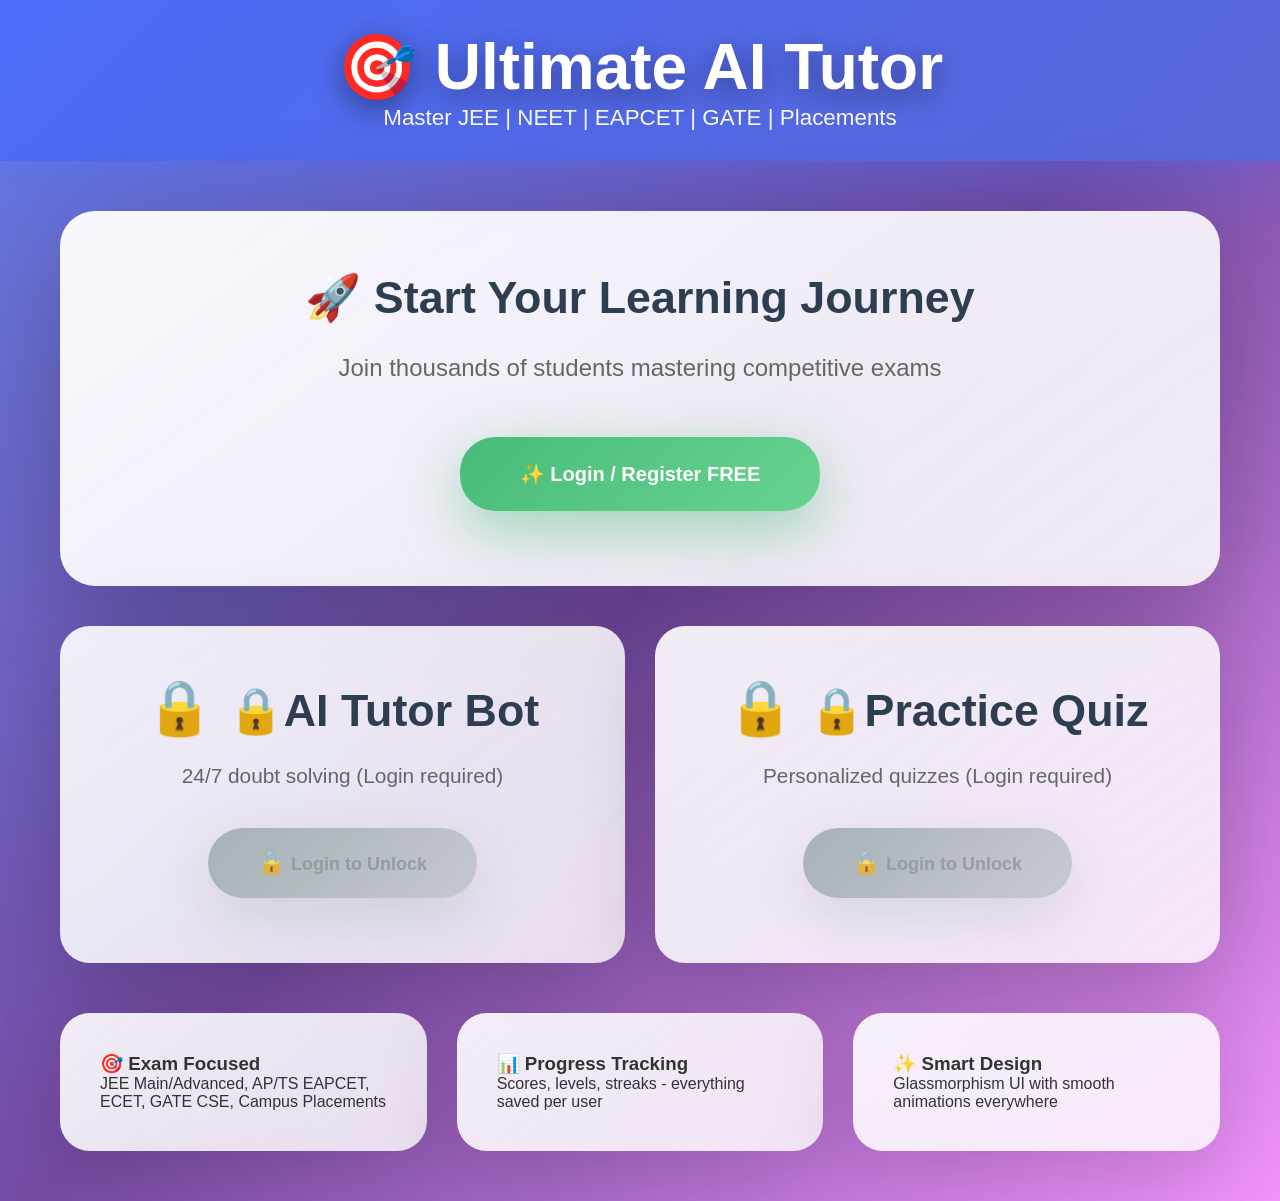
==== index.html @ 82c6b153 "Update index.html" ====
<!DOCTYPE html>
<html>
<head>
    <title>🎯 AI Tutor - Home</title>
    <meta name="viewport" content="width=device-width, initial-scale=1.0">
    <style>
        *{margin:0;padding:0;box-sizing:border-box;}
        body{font-family:'Segoe UI',Arial,sans-serif;background:linear-gradient(135deg,#667eea 0%,#764ba2 50%,#f093fb 100%);min-height:100vh;color:#333;}
        header{background:linear-gradient(135deg,#4a6cf7,#5a67d8);color:white;padding:30px;text-align:center;box-shadow:0 25px 70px rgba(74,108,247,0.4);}
        .container{max-width:1200px;margin:30px auto;padding:20px;}
        .hero-card{background:linear-gradient(145deg,rgba(255,255,255,0.95),rgba(255,255,255,0.85));backdrop-filter:blur(25px);padding:60px;border-radius:35px;box-shadow:0 35px 120px rgba(0,0,0,0.25);text-align:center;margin-bottom:40px;}
        .cta-grid{display:grid;grid-template-columns:repeat(auto-fit,minmax(350px,1fr));gap:30px;margin-bottom:50px;}
        .cta-card{background:linear-gradient(145deg,rgba(255,255,255,0.9),rgba(255,255,255,0.8));backdrop-filter:blur(20px);padding:50px;border-radius:30px;box-shadow:0 25px 90px rgba(0,0,0,0.2);transition:all 0.4s;text-align:center;}
        .cta-card:hover{transform:translateY(-15px);box-shadow:0 40px 120px rgba(0,0,0,0.3);}
        
        /* FIXED BUTTON STYLES */
        .btn {
            display: inline-block;
            padding: 22px 50px;
            background: linear-gradient(135deg,#4a6cf7,#5a67d8);
            color: white;
            text-decoration: none;
            border-radius: 35px;
            font-weight: 800;
            font-size: 18px;
            box-shadow: 0 18px 60px rgba(74,108,247,0.5);
            transition: all 0.3s;
            margin: 15px;
            border: none;
            cursor: pointer;
            text-align: center;
            min-width: 200px;
        }
        .btn:hover{transform:translateY(-8px);box-shadow:0 30px 80px rgba(74,108,247,0.7);}
        .btn-login{background:linear-gradient(135deg,#48bb78,#68d391);box-shadow:0 18px 60px rgba(72,187,120,0.5);}
        .btn-premium{background:linear-gradient(135deg,#ff6b6b,#feca57);box-shadow:0 18px 60px rgba(255,107,107,0.5);}
        
        /* FIXED LOCKED BUTTON - PROPER SHAPE */
        .btn-locked {
            display: inline-block;
            padding: 22px 50px;
            background: linear-gradient(135deg,#95a5a6,#bdc3c7);
            color: #7f8c8d !important;
            text-decoration: none;
            border-radius: 35px;
            font-weight: 800;
            font-size: 18px;
            box-shadow: 0 18px 60px rgba(149,165,166,0.4);
            transition: all 0.3s;
            margin: 15px;
            border: none;
            cursor: not-allowed;
            opacity: 0.8;
            min-width: 200px;
            text-align: center;
        }
        .btn-locked:hover {
            transform: none;
            box-shadow: 0 18px 60px rgba(149,165,166,0.4);
        }
        
        .lock-icon::before{content:"🔒 ";font-size:1.2em;}
        h1{font-size:4em;text-shadow:0 8px 30px rgba(0,0,0,0.4);}
        h2{font-size:2.8em;margin-bottom:25px;color:#2c3e50;}
        .welcome-user{font-size:1.8em;color:#48bb78;margin:20px 0;font-weight:800;}
        .features{display:grid;grid-template-columns:repeat(auto-fit,minmax(320px,1fr));gap:30px;margin-top:50px;}
        .feature-card{background:linear-gradient(145deg,rgba(255,255,255,0.9),rgba(255,255,255,0.8));backdrop-filter:blur(20px);padding:40px;border-radius:30px;box-shadow:0 20px 80px rgba(0,0,0,0.15);transition:all 0.4s;}
        .feature-card:hover{transform:translateY(-12px);}
        #userWelcome{display:none;}
        #loginPrompt{display:block;}
    </style>
</head>
<body>
    <header>
        <h1 id="headerTitle">🎯 Ultimate AI Tutor</h1>
        <p id="headerSubtitle" style="font-size:1.4em;opacity:0.95;">Master JEE | NEET | EAPCET | GATE | Placements</p>
    </header>
    
    <div class="container">
        <!-- GUEST VIEW (No Login) -->
        <div id="loginPrompt">
            <div class="hero-card">
                <h2>🚀 Start Your Learning Journey</h2>
                <p style="font-size:1.5em;color:#666;margin:30px 0 40px;">Join thousands of students mastering competitive exams</p>
                <a href="login.html" class="btn btn-login" style="font-size:20px;padding:25px 60px;">✨ Login / Register FREE</a>
            </div>
            
            <div class="cta-grid">
                <div class="cta-card">
                    <h2><span class="lock-icon">🔒</span>AI Tutor Bot</h2>
                    <p style="font-size:1.3em;color:#666;margin:25px 0;">24/7 doubt solving (Login required)</p>
                    <a href="#" class="btn-locked lock-icon" onclick="alert('🔐 Please login first!')">Login to Unlock</a>
                </div>
                <div class="cta-card">
                    <h2><span class="lock-icon">🔒</span>Practice Quiz</h2>
                    <p style="font-size:1.3em;color:#666;margin:25px 0;">Personalized quizzes (Login required)</p>
                    <a href="#" class="btn-locked lock-icon" onclick="alert('🔐 Please login first!')">Login to Unlock</a>
                </div>
            </div>
        </div>

        <!-- LOGGED IN VIEW -->
        <div id="userWelcome">
            <div class="hero-card">
                <h2 class="welcome-user" id="welcomeMsg">Welcome back, Student! ✨</h2>
                <p style="font-size:1.5em;color:#666;margin:30px 0;">Continue your learning journey</p>
                <a href="dashboard.html" class="btn btn-login" style="font-size:20px;padding:25px 60px;">📊 Go to Dashboard</a>
                <a href="tutor.html" class="btn" style="font-size:20px;padding:25px 60px;">🤖 AI Tutor Bot</a>
                <a href="quiz.html" class="btn-premium" style="font-size:20px;padding:25px 60px;">📝 Practice Quiz</a>
            </div>
        </div>
        
        <div class="features">
            <div class="feature-card">
                <h3>🎯 Exam Focused</h3>
                <p>JEE Main/Advanced, AP/TS EAPCET, ECET, GATE CSE, Campus Placements</p>
            </div>
            <div class="feature-card">
                <h3>📊 Progress Tracking</h3>
                <p>Scores, levels, streaks - everything saved per user</p>
            </div>
            <div class="feature-card">
                <h3>✨ Smart Design</h3>
                <p>Glassmorphism UI with smooth animations everywhere</p>
            </div>
        </div>
    </div>

    <script>
        function checkLoginStatus() {
            const isLoggedIn = localStorage.getItem('isLoggedIn') === 'true';
            const username = localStorage.getItem('username') || 'Student';
            
            if(isLoggedIn) {
                document.getElementById('loginPrompt').style.display = 'none';
                document.getElementById('userWelcome').style.display = 'block';
                document.getElementById('welcomeMsg').textContent = `Welcome back, ${username}! ✨`;
                document.getElementById('headerTitle').innerHTML = '🎯 Welcome Back!';
                document.getElementById('headerSubtitle').textContent = 'Your personalized learning dashboard';
            }
        }
        
        window.onload = checkLoginStatus;
    </script>
</body>
</html>
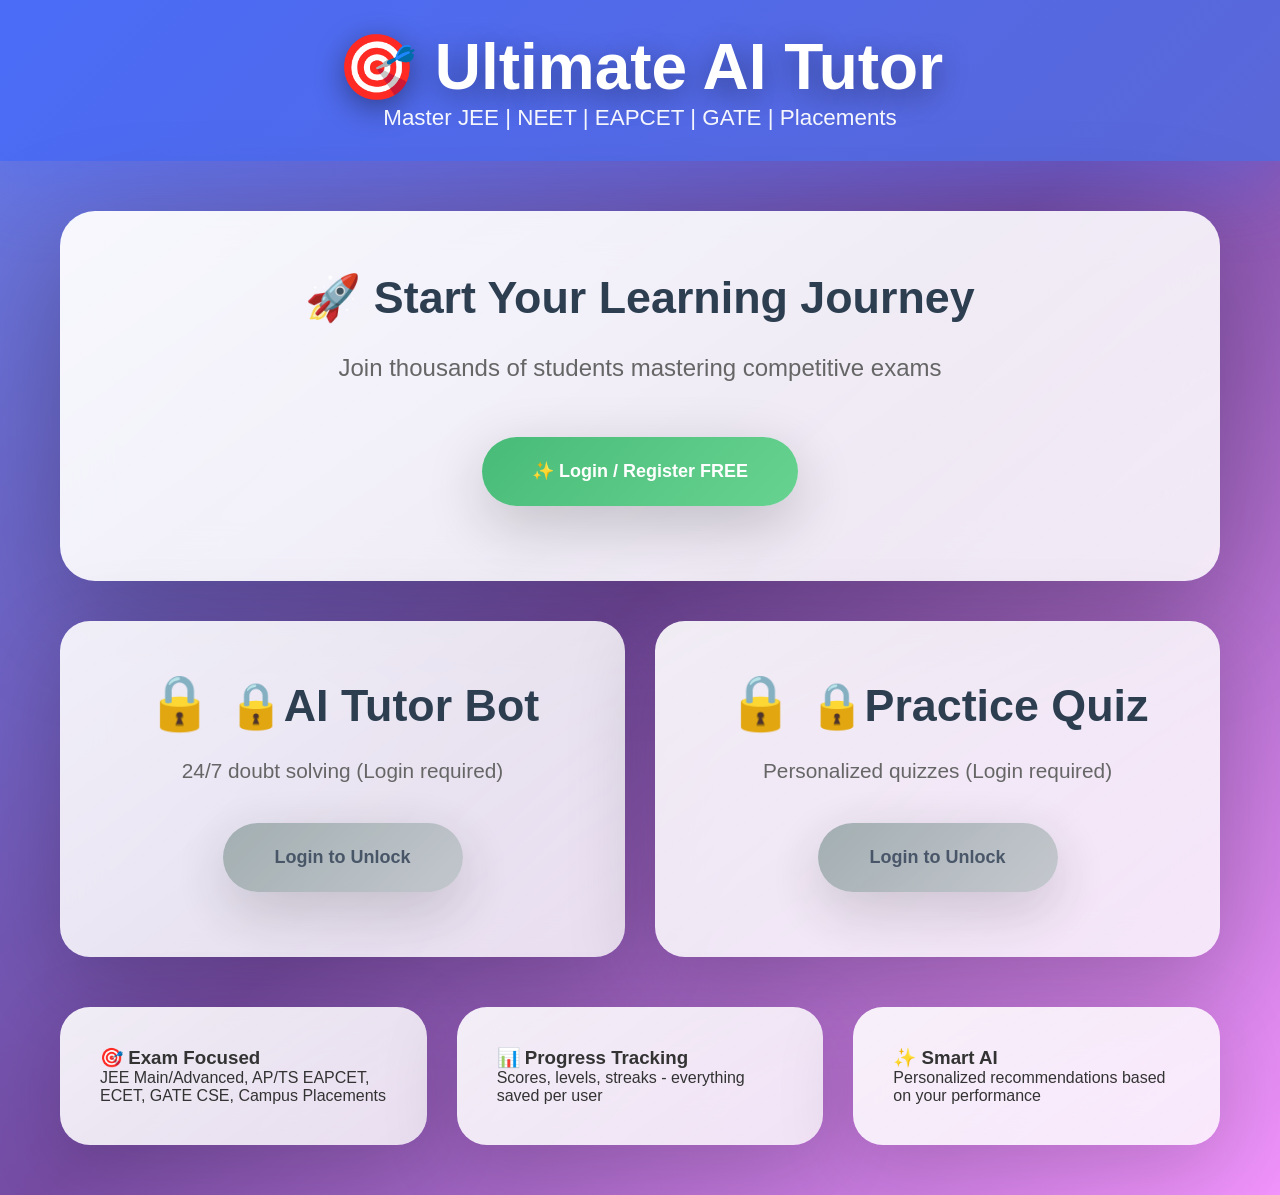
==== commit 112beead: "Update index.html" ====
--- a/index.html
+++ b/index.html
@@ -13,53 +13,75 @@
         .cta-card{background:linear-gradient(145deg,rgba(255,255,255,0.9),rgba(255,255,255,0.8));backdrop-filter:blur(20px);padding:50px;border-radius:30px;box-shadow:0 25px 90px rgba(0,0,0,0.2);transition:all 0.4s;text-align:center;}
         .cta-card:hover{transform:translateY(-15px);box-shadow:0 40px 120px rgba(0,0,0,0.3);}
         
-        /* FIXED BUTTON STYLES */
-        .btn {
-            display: inline-block;
-            padding: 22px 50px;
-            background: linear-gradient(135deg,#4a6cf7,#5a67d8);
-            color: white;
-            text-decoration: none;
-            border-radius: 35px;
-            font-weight: 800;
-            font-size: 18px;
-            box-shadow: 0 18px 60px rgba(74,108,247,0.5);
-            transition: all 0.3s;
-            margin: 15px;
-            border: none;
-            cursor: pointer;
-            text-align: center;
-            min-width: 200px;
-        }
-        .btn:hover{transform:translateY(-8px);box-shadow:0 30px 80px rgba(74,108,247,0.7);}
-        .btn-login{background:linear-gradient(135deg,#48bb78,#68d391);box-shadow:0 18px 60px rgba(72,187,120,0.5);}
-        .btn-premium{background:linear-gradient(135deg,#ff6b6b,#feca57);box-shadow:0 18px 60px rgba(255,107,107,0.5);}
-        
-        /* FIXED LOCKED BUTTON - PROPER SHAPE */
-        .btn-locked {
-            display: inline-block;
-            padding: 22px 50px;
-            background: linear-gradient(135deg,#95a5a6,#bdc3c7);
-            color: #7f8c8d !important;
-            text-decoration: none;
-            border-radius: 35px;
-            font-weight: 800;
-            font-size: 18px;
-            box-shadow: 0 18px 60px rgba(149,165,166,0.4);
-            transition: all 0.3s;
-            margin: 15px;
-            border: none;
-            cursor: not-allowed;
-            opacity: 0.8;
-            min-width: 200px;
-            text-align: center;
-        }
-        .btn-locked:hover {
-            transform: none;
-            box-shadow: 0 18px 60px rgba(149,165,166,0.4);
+        /* ========================================= */
+        /* ALL BUTTONS - PERFECT ROUND SHAPE */
+        /* ========================================= */
+        .btn, .btn-locked, .btn-login, .btn-premium {
+            display: inline-block !important;
+            padding: 22px 50px !important;
+            margin: 15px !important;
+            border-radius: 35px !important;
+            font-weight: 800 !important;
+            font-size: 18px !important;
+            text-align: center !important;
+            min-width: 240px !important;
+            line-height: 1.4 !important;
+            text-decoration: none !important;
+            border: none !important;
+            cursor: pointer !important;
+            box-shadow: 0 18px 60px rgba(0,0,0,0.2) !important;
+            transition: all 0.3s ease !important;
+            position: relative !important;
         }
         
-        .lock-icon::before{content:"🔒 ";font-size:1.2em;}
+        /* NORMAL BLUE BUTTON */
+        .btn {
+            background: linear-gradient(135deg,#4a6cf7,#5a67d8) !important;
+            color: white !important;
+        }
+        .btn:hover { 
+            transform: translateY(-8px) !important; 
+            box-shadow: 0 30px 80px rgba(74,108,247,0.7) !important;
+        }
+        
+        /* GREEN LOGIN BUTTON */
+        .btn-login {
+            background: linear-gradient(135deg,#48bb78,#68d391) !important;
+            color: white !important;
+        }
+        .btn-login:hover { 
+            transform: translateY(-8px) !important; 
+            box-shadow: 0 30px 80px rgba(72,187,120,0.7) !important;
+        }
+        
+        /* ORANGE PREMIUM BUTTON */
+        .btn-premium {
+            background: linear-gradient(135deg,#ff6b6b,#feca57) !important;
+            color: #2c3e50 !important;
+        }
+        .btn-premium:hover { 
+            transform: translateY(-8px) !important; 
+            box-shadow: 0 30px 80px rgba(255,107,107,0.7) !important;
+        }
+        
+        /* GRAY LOCKED BUTTON - FIXED SHAPE */
+        .btn-locked {
+            background: linear-gradient(135deg,#95a5a6,#bdc3c7) !important;
+            color: #2c3e50 !important;
+            cursor: not-allowed !important;
+            opacity: 0.85 !important;
+        }
+        .btn-locked:hover { 
+            transform: none !important; 
+            box-shadow: 0 18px 60px rgba(149,165,166,0.4) !important;
+        }
+        
+        /* LOCK ICON */
+        .lock-icon::before {
+            content: "🔒 " !important;
+            font-size: 1.2em !important;
+        }
+        
         h1{font-size:4em;text-shadow:0 8px 30px rgba(0,0,0,0.4);}
         h2{font-size:2.8em;margin-bottom:25px;color:#2c3e50;}
         .welcome-user{font-size:1.8em;color:#48bb78;margin:20px 0;font-weight:800;}
@@ -77,39 +99,53 @@
     </header>
     
     <div class="container">
-        <!-- GUEST VIEW (No Login) -->
+        <!-- GUEST VIEW (No Login) - LOCKED BUTTONS -->
         <div id="loginPrompt">
             <div class="hero-card">
                 <h2>🚀 Start Your Learning Journey</h2>
                 <p style="font-size:1.5em;color:#666;margin:30px 0 40px;">Join thousands of students mastering competitive exams</p>
-                <a href="login.html" class="btn btn-login" style="font-size:20px;padding:25px 60px;">✨ Login / Register FREE</a>
+                <a href="login.html" class="btn btn-login" style="font-size:20px;padding:25px 60px;min-width:280px;">
+                    ✨ Login / Register FREE
+                </a>
             </div>
             
+            <!-- FIXED CTA GRID - PERFECT BUTTON SHAPES -->
             <div class="cta-grid">
                 <div class="cta-card">
                     <h2><span class="lock-icon">🔒</span>AI Tutor Bot</h2>
                     <p style="font-size:1.3em;color:#666;margin:25px 0;">24/7 doubt solving (Login required)</p>
-                    <a href="#" class="btn-locked lock-icon" onclick="alert('🔐 Please login first!')">Login to Unlock</a>
+                    <a href="#" class="btn-locked" onclick="alert('🔐 Please login first!'); return false;">
+                        Login to Unlock
+                    </a>
                 </div>
                 <div class="cta-card">
                     <h2><span class="lock-icon">🔒</span>Practice Quiz</h2>
                     <p style="font-size:1.3em;color:#666;margin:25px 0;">Personalized quizzes (Login required)</p>
-                    <a href="#" class="btn-locked lock-icon" onclick="alert('🔐 Please login first!')">Login to Unlock</a>
+                    <a href="#" class="btn-locked" onclick="alert('🔐 Please login first!'); return false;">
+                        Login to Unlock
+                    </a>
                 </div>
             </div>
         </div>
 
-        <!-- LOGGED IN VIEW -->
+        <!-- LOGGED IN VIEW - UNLOCKED BUTTONS -->
         <div id="userWelcome">
             <div class="hero-card">
                 <h2 class="welcome-user" id="welcomeMsg">Welcome back, Student! ✨</h2>
-                <p style="font-size:1.5em;color:#666;margin:30px 0;">Continue your learning journey</p>
-                <a href="dashboard.html" class="btn btn-login" style="font-size:20px;padding:25px 60px;">📊 Go to Dashboard</a>
-                <a href="tutor.html" class="btn" style="font-size:20px;padding:25px 60px;">🤖 AI Tutor Bot</a>
-                <a href="quiz.html" class="btn-premium" style="font-size:20px;padding:25px 60px;">📝 Practice Quiz</a>
+                <p style="font-size:1.5em;color:#666;margin:30px 0;">Continue your learning journey with personalized content</p>
+                <a href="dashboard.html" class="btn btn-login" style="font-size:20px;padding:25px 60px;min-width:280px;">
+                    📊 Go to Dashboard
+                </a>
+                <a href="tutor.html" class="btn" style="font-size:20px;padding:25px 60px;min-width:280px;">
+                    🤖 AI Tutor Bot
+                </a>
+                <a href="quiz.html" class="btn-premium" style="font-size:20px;padding:25px 60px;min-width:280px;">
+                    📝 Practice Quiz
+                </a>
             </div>
         </div>
         
+        <!-- FEATURES -->
         <div class="features">
             <div class="feature-card">
                 <h3>🎯 Exam Focused</h3>
@@ -120,8 +156,8 @@
                 <p>Scores, levels, streaks - everything saved per user</p>
             </div>
             <div class="feature-card">
-                <h3>✨ Smart Design</h3>
-                <p>Glassmorphism UI with smooth animations everywhere</p>
+                <h3>✨ Smart AI</h3>
+                <p>Personalized recommendations based on your performance</p>
             </div>
         </div>
     </div>
@@ -132,14 +168,20 @@
             const username = localStorage.getItem('username') || 'Student';
             
             if(isLoggedIn) {
+                // SHOW LOGGED IN VIEW
                 document.getElementById('loginPrompt').style.display = 'none';
                 document.getElementById('userWelcome').style.display = 'block';
                 document.getElementById('welcomeMsg').textContent = `Welcome back, ${username}! ✨`;
                 document.getElementById('headerTitle').innerHTML = '🎯 Welcome Back!';
-                document.getElementById('headerSubtitle').textContent = 'Your personalized learning dashboard';
+                document.getElementById('headerSubtitle').textContent = 'Your personalized learning dashboard awaits';
+            } else {
+                // SHOW LOGIN PROMPT
+                document.getElementById('loginPrompt').style.display = 'block';
+                document.getElementById('userWelcome').style.display = 'none';
             }
         }
         
+        // CHECK ON PAGE LOAD
         window.onload = checkLoginStatus;
     </script>
 </body>
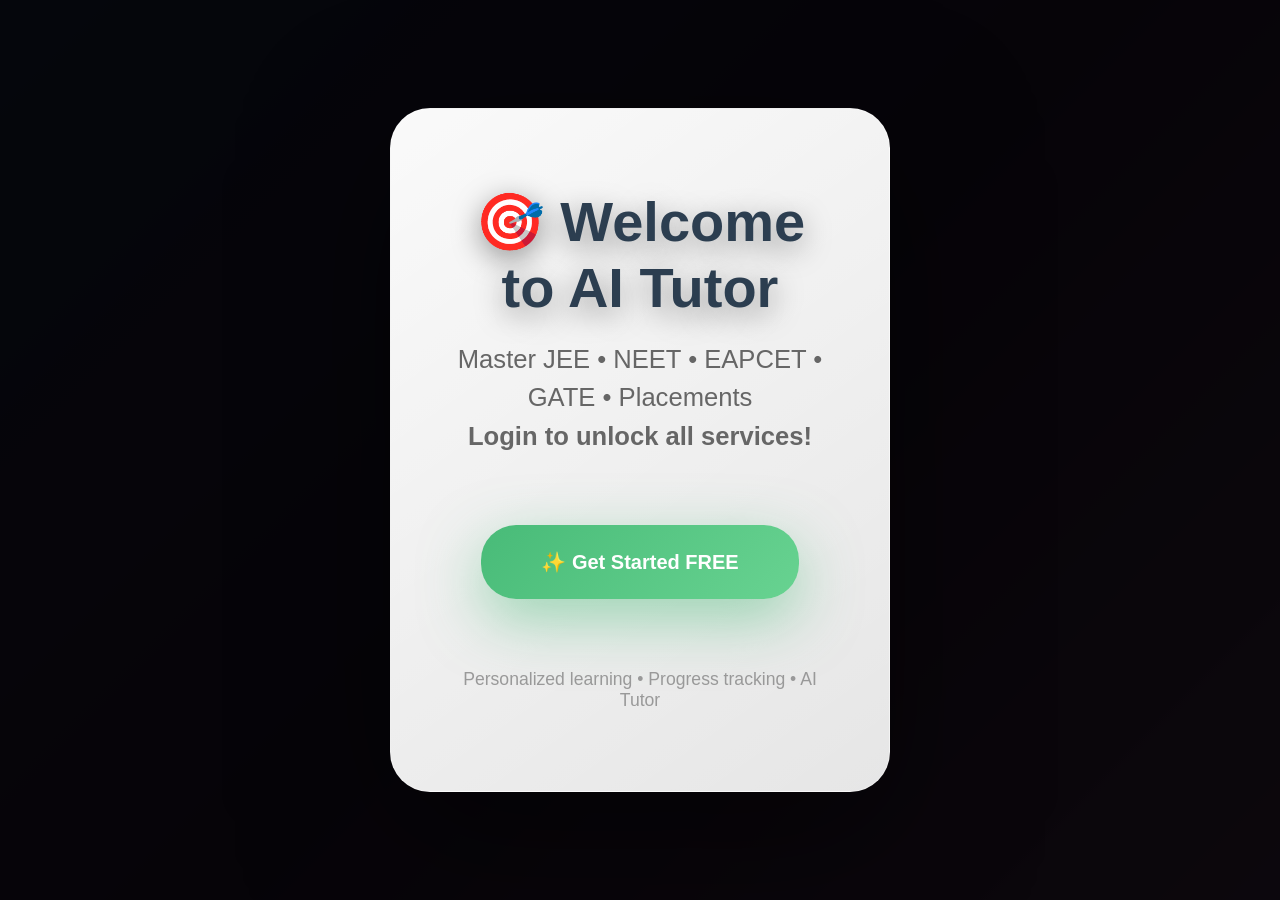
==== commit 692b287e: "Update index.html" ====
--- a/index.html
+++ b/index.html
@@ -6,158 +6,128 @@
     <style>
         *{margin:0;padding:0;box-sizing:border-box;}
         body{font-family:'Segoe UI',Arial,sans-serif;background:linear-gradient(135deg,#667eea 0%,#764ba2 50%,#f093fb 100%);min-height:100vh;color:#333;}
+        
+        /* FULL SCREEN LOGIN OVERLAY */
+        #loginOverlay {
+            position: fixed;
+            top: 0;
+            left: 0;
+            width: 100%;
+            height: 100%;
+            background: rgba(0,0,0,0.95);
+            z-index: 9999;
+            display: flex;
+            align-items: center;
+            justify-content: center;
+        }
+        .login-modal {
+            background: linear-gradient(145deg,rgba(255,255,255,0.98),rgba(255,255,255,0.9));
+            backdrop-filter: blur(30px);
+            padding: 80px 60px;
+            border-radius: 40px;
+            text-align: center;
+            box-shadow: 0 40px 140px rgba(0,0,0,0.5);
+            border: 1px solid rgba(255,255,255,0.3);
+            max-width: 500px;
+            animation: slideIn 0.8s ease-out;
+        }
+        @keyframes slideIn {
+            from { transform: scale(0.7) translateY(50px); opacity: 0; }
+            to { transform: scale(1) translateY(0); opacity: 1; }
+        }
+        .login-btn {
+            display: inline-block;
+            padding: 25px 60px;
+            background: linear-gradient(135deg,#48bb78,#68d391);
+            color: white;
+            text-decoration: none;
+            border-radius: 35px;
+            font-weight: 800;
+            font-size: 20px;
+            box-shadow: 0 20px 60px rgba(72,187,120,0.5);
+            transition: all 0.3s;
+            margin: 30px 0;
+            min-width: 280px;
+        }
+        .login-btn:hover {
+            transform: translateY(-8px);
+            box-shadow: 0 30px 80px rgba(72,187,120,0.7);
+        }
+        
+        /* HIDDEN MAIN CONTENT */
+        header, .container { display: none; }
+        
+        /* LOGGED IN CONTENT */
         header{background:linear-gradient(135deg,#4a6cf7,#5a67d8);color:white;padding:30px;text-align:center;box-shadow:0 25px 70px rgba(74,108,247,0.4);}
         .container{max-width:1200px;margin:30px auto;padding:20px;}
         .hero-card{background:linear-gradient(145deg,rgba(255,255,255,0.95),rgba(255,255,255,0.85));backdrop-filter:blur(25px);padding:60px;border-radius:35px;box-shadow:0 35px 120px rgba(0,0,0,0.25);text-align:center;margin-bottom:40px;}
         .cta-grid{display:grid;grid-template-columns:repeat(auto-fit,minmax(350px,1fr));gap:30px;margin-bottom:50px;}
         .cta-card{background:linear-gradient(145deg,rgba(255,255,255,0.9),rgba(255,255,255,0.8));backdrop-filter:blur(20px);padding:50px;border-radius:30px;box-shadow:0 25px 90px rgba(0,0,0,0.2);transition:all 0.4s;text-align:center;}
         .cta-card:hover{transform:translateY(-15px);box-shadow:0 40px 120px rgba(0,0,0,0.3);}
-        
-        /* ========================================= */
-        /* ALL BUTTONS - PERFECT ROUND SHAPE */
-        /* ========================================= */
-        .btn, .btn-locked, .btn-login, .btn-premium {
-            display: inline-block !important;
-            padding: 22px 50px !important;
-            margin: 15px !important;
-            border-radius: 35px !important;
-            font-weight: 800 !important;
-            font-size: 18px !important;
-            text-align: center !important;
-            min-width: 240px !important;
-            line-height: 1.4 !important;
-            text-decoration: none !important;
-            border: none !important;
-            cursor: pointer !important;
-            box-shadow: 0 18px 60px rgba(0,0,0,0.2) !important;
-            transition: all 0.3s ease !important;
-            position: relative !important;
-        }
-        
-        /* NORMAL BLUE BUTTON */
-        .btn {
-            background: linear-gradient(135deg,#4a6cf7,#5a67d8) !important;
-            color: white !important;
-        }
-        .btn:hover { 
-            transform: translateY(-8px) !important; 
-            box-shadow: 0 30px 80px rgba(74,108,247,0.7) !important;
-        }
-        
-        /* GREEN LOGIN BUTTON */
-        .btn-login {
-            background: linear-gradient(135deg,#48bb78,#68d391) !important;
-            color: white !important;
-        }
-        .btn-login:hover { 
-            transform: translateY(-8px) !important; 
-            box-shadow: 0 30px 80px rgba(72,187,120,0.7) !important;
-        }
-        
-        /* ORANGE PREMIUM BUTTON */
-        .btn-premium {
-            background: linear-gradient(135deg,#ff6b6b,#feca57) !important;
-            color: #2c3e50 !important;
-        }
-        .btn-premium:hover { 
-            transform: translateY(-8px) !important; 
-            box-shadow: 0 30px 80px rgba(255,107,107,0.7) !important;
-        }
-        
-        /* GRAY LOCKED BUTTON - FIXED SHAPE */
-        .btn-locked {
-            background: linear-gradient(135deg,#95a5a6,#bdc3c7) !important;
-            color: #2c3e50 !important;
-            cursor: not-allowed !important;
-            opacity: 0.85 !important;
-        }
-        .btn-locked:hover { 
-            transform: none !important; 
-            box-shadow: 0 18px 60px rgba(149,165,166,0.4) !important;
-        }
-        
-        /* LOCK ICON */
-        .lock-icon::before {
-            content: "🔒 " !important;
-            font-size: 1.2em !important;
-        }
-        
+        .btn{display:inline-block;padding:22px 50px;background:linear-gradient(135deg,#4a6cf7,#5a67d8);color:white;text-decoration:none;border-radius:35px;font-weight:800;font-size:18px;box-shadow:0 18px 60px rgba(74,108,247,0.5);transition:all 0.3s;margin:15px;min-width:240px;}
+        .btn:hover{transform:translateY(-8px);box-shadow:0 30px 80px rgba(74,108,247,0.7);}
+        .btn-login{background:linear-gradient(135deg,#48bb78,#68d391);box-shadow:0 18px 60px rgba(72,187,120,0.5);}
+        .btn-premium{background:linear-gradient(135deg,#ff6b6b,#feca57);box-shadow:0 18px 60px rgba(255,107,107,0.5);}
         h1{font-size:4em;text-shadow:0 8px 30px rgba(0,0,0,0.4);}
         h2{font-size:2.8em;margin-bottom:25px;color:#2c3e50;}
         .welcome-user{font-size:1.8em;color:#48bb78;margin:20px 0;font-weight:800;}
         .features{display:grid;grid-template-columns:repeat(auto-fit,minmax(320px,1fr));gap:30px;margin-top:50px;}
         .feature-card{background:linear-gradient(145deg,rgba(255,255,255,0.9),rgba(255,255,255,0.8));backdrop-filter:blur(20px);padding:40px;border-radius:30px;box-shadow:0 20px 80px rgba(0,0,0,0.15);transition:all 0.4s;}
         .feature-card:hover{transform:translateY(-12px);}
-        #userWelcome{display:none;}
-        #loginPrompt{display:block;}
     </style>
 </head>
 <body>
-    <header>
+    <!-- FULL SCREEN LOGIN LOCK -->
+    <div id="loginOverlay">
+        <div class="login-modal">
+            <h1 style="font-size:3.5em;color:#2c3e50;margin-bottom:20px;">🎯 Welcome to AI Tutor</h1>
+            <p style="font-size:1.6em;color:#666;margin-bottom:40px;line-height:1.5;">
+                Master JEE • NEET • EAPCET • GATE • Placements<br>
+                <strong>Login to unlock all services!</strong>
+            </p>
+            <a href="login.html" class="login-btn">✨ Get Started FREE</a>
+            <p style="color:#999;margin-top:40px;font-size:1.1em;">
+                Personalized learning • Progress tracking • AI Tutor
+            </p>
+        </div>
+    </div>
+
+    <!-- MAIN CONTENT (HIDDEN UNTIL LOGIN) -->
+    <header id="mainHeader">
         <h1 id="headerTitle">🎯 Ultimate AI Tutor</h1>
         <p id="headerSubtitle" style="font-size:1.4em;opacity:0.95;">Master JEE | NEET | EAPCET | GATE | Placements</p>
     </header>
     
-    <div class="container">
-        <!-- GUEST VIEW (No Login) - LOCKED BUTTONS -->
-        <div id="loginPrompt">
+    <div class="container" id="mainContent">
+        <div id="userWelcome" style="display:none;">
             <div class="hero-card">
-                <h2>🚀 Start Your Learning Journey</h2>
-                <p style="font-size:1.5em;color:#666;margin:30px 0 40px;">Join thousands of students mastering competitive exams</p>
-                <a href="login.html" class="btn btn-login" style="font-size:20px;padding:25px 60px;min-width:280px;">
-                    ✨ Login / Register FREE
-                </a>
-            </div>
-            
-            <!-- FIXED CTA GRID - PERFECT BUTTON SHAPES -->
-            <div class="cta-grid">
-                <div class="cta-card">
-                    <h2><span class="lock-icon">🔒</span>AI Tutor Bot</h2>
-                    <p style="font-size:1.3em;color:#666;margin:25px 0;">24/7 doubt solving (Login required)</p>
-                    <a href="#" class="btn-locked" onclick="alert('🔐 Please login first!'); return false;">
-                        Login to Unlock
-                    </a>
-                </div>
-                <div class="cta-card">
-                    <h2><span class="lock-icon">🔒</span>Practice Quiz</h2>
-                    <p style="font-size:1.3em;color:#666;margin:25px 0;">Personalized quizzes (Login required)</p>
-                    <a href="#" class="btn-locked" onclick="alert('🔐 Please login first!'); return false;">
-                        Login to Unlock
-                    </a>
-                </div>
-            </div>
-        </div>
-
-        <!-- LOGGED IN VIEW - UNLOCKED BUTTONS -->
-        <div id="userWelcome">
-            <div class="hero-card">
-                <h2 class="welcome-user" id="welcomeMsg">Welcome back, Student! ✨</h2>
-                <p style="font-size:1.5em;color:#666;margin:30px 0;">Continue your learning journey with personalized content</p>
-                <a href="dashboard.html" class="btn btn-login" style="font-size:20px;padding:25px 60px;min-width:280px;">
-                    📊 Go to Dashboard
-                </a>
-                <a href="tutor.html" class="btn" style="font-size:20px;padding:25px 60px;min-width:280px;">
-                    🤖 AI Tutor Bot
-                </a>
-                <a href="quiz.html" class="btn-premium" style="font-size:20px;padding:25px 60px;min-width:280px;">
-                    📝 Practice Quiz
-                </a>
+                <h2 class="welcome-user" id="welcomeMsg">Welcome back!</h2>
+                <p style="font-size:1.5em;color:#666;margin:30px 0;">All services unlocked! 🚀</p>
+                <a href="dashboard.html" class="btn btn-login" style="font-size:20px;padding:25px 60px;">📊 Dashboard</a>
+                <a href="tutor.html" class="btn" style="font-size:20px;padding:25px 60px;">🤖 AI Tutor</a>
+                <a href="quiz.html" class="btn-premium" style="font-size:20px;padding:25px 60px;">📝 Practice Quiz</a>
             </div>
         </div>
         
-        <!-- FEATURES -->
+        <div id="loginPrompt">
+            <div class="hero-card">
+                <h2>🔒 Services Locked</h2>
+                <p style="font-size:1.5em;color:#666;margin:30px 0;">Complete login to access all features</p>
+            </div>
+        </div>
+        
         <div class="features">
             <div class="feature-card">
                 <h3>🎯 Exam Focused</h3>
-                <p>JEE Main/Advanced, AP/TS EAPCET, ECET, GATE CSE, Campus Placements</p>
+                <p>JEE, EAPCET, GATE, Placements - All covered!</p>
             </div>
             <div class="feature-card">
-                <h3>📊 Progress Tracking</h3>
-                <p>Scores, levels, streaks - everything saved per user</p>
+                <h3>📊 Personal Progress</h3>
+                <p>Your scores, levels, streaks saved forever</p>
             </div>
             <div class="feature-card">
-                <h3>✨ Smart AI</h3>
-                <p>Personalized recommendations based on your performance</p>
+                <h3>🤖 24/7 AI Help</h3>
+                <p>Instant doubt solving with code examples</p>
             </div>
         </div>
     </div>
@@ -168,21 +138,31 @@
             const username = localStorage.getItem('username') || 'Student';
             
             if(isLoggedIn) {
-                // SHOW LOGGED IN VIEW
+                // HIDE LOGIN OVERLAY - SHOW ALL SERVICES
+                document.getElementById('loginOverlay').style.display = 'none';
+                document.getElementById('mainHeader').style.display = 'block';
+                document.getElementById('mainContent').style.display = 'block';
                 document.getElementById('loginPrompt').style.display = 'none';
                 document.getElementById('userWelcome').style.display = 'block';
+                
+                // PERSONALIZE
                 document.getElementById('welcomeMsg').textContent = `Welcome back, ${username}! ✨`;
-                document.getElementById('headerTitle').innerHTML = '🎯 Welcome Back!';
-                document.getElementById('headerSubtitle').textContent = 'Your personalized learning dashboard awaits';
+                document.getElementById('headerTitle').innerHTML = `🎯 Hi ${username}!`;
+                document.getElementById('headerSubtitle').textContent = 'All services unlocked';
+                
             } else {
-                // SHOW LOGIN PROMPT
-                document.getElementById('loginPrompt').style.display = 'block';
-                document.getElementById('userWelcome').style.display = 'none';
+                // SHOW ONLY LOGIN OVERLAY - HIDE EVERYTHING ELSE
+                document.getElementById('loginOverlay').style.display = 'flex';
+                document.getElementById('mainHeader').style.display = 'none';
+                document.getElementById('mainContent').style.display = 'none';
             }
         }
         
         // CHECK ON PAGE LOAD
         window.onload = checkLoginStatus;
+        
+        // ALSO CHECK AFTER URL CHANGE
+        window.onpageshow = checkLoginStatus;
     </script>
 </body>
 </html>
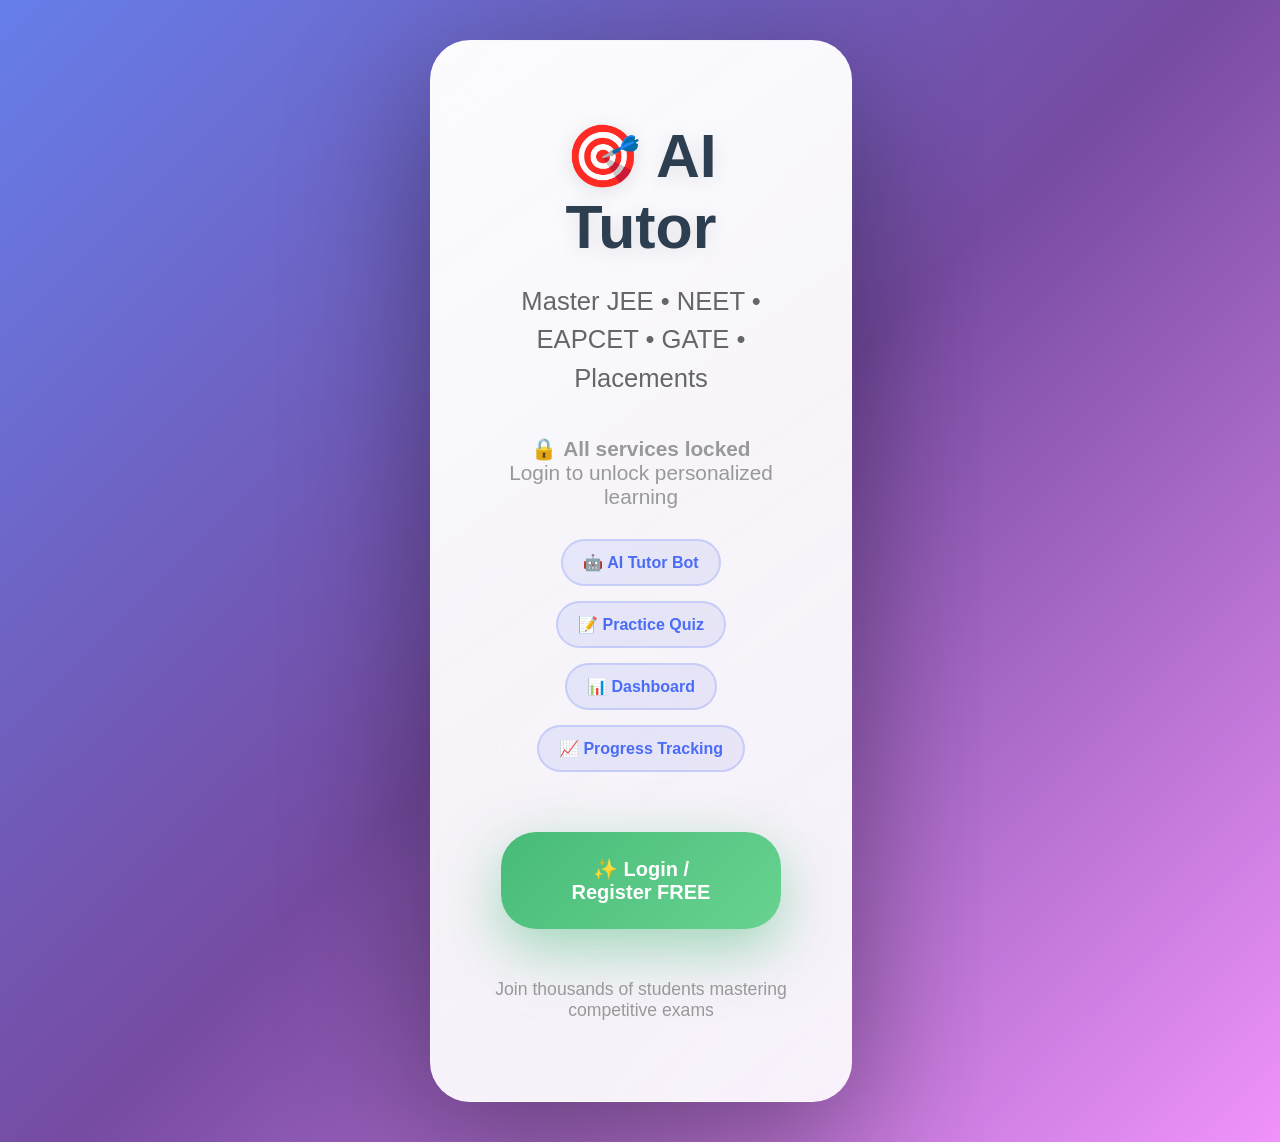
==== commit 6ecdf652: "Update index.html" ====
--- a/index.html
+++ b/index.html
@@ -5,129 +5,90 @@
     <meta name="viewport" content="width=device-width, initial-scale=1.0">
     <style>
         *{margin:0;padding:0;box-sizing:border-box;}
-        body{font-family:'Segoe UI',Arial,sans-serif;background:linear-gradient(135deg,#667eea 0%,#764ba2 50%,#f093fb 100%);min-height:100vh;color:#333;}
+        body{font-family:'Segoe UI',Arial,sans-serif;background:linear-gradient(135deg,#667eea 0%,#764ba2 50%,#f093fb 100%);min-height:100vh;color:#333;display:flex;align-items:center;justify-content:center;}
         
-        /* FULL SCREEN LOGIN OVERLAY */
-        #loginOverlay {
-            position: fixed;
-            top: 0;
-            left: 0;
-            width: 100%;
-            height: 100%;
-            background: rgba(0,0,0,0.95);
-            z-index: 9999;
-            display: flex;
-            align-items: center;
-            justify-content: center;
-        }
-        .login-modal {
-            background: linear-gradient(145deg,rgba(255,255,255,0.98),rgba(255,255,255,0.9));
-            backdrop-filter: blur(30px);
-            padding: 80px 60px;
-            border-radius: 40px;
-            text-align: center;
-            box-shadow: 0 40px 140px rgba(0,0,0,0.5);
-            border: 1px solid rgba(255,255,255,0.3);
-            max-width: 500px;
-            animation: slideIn 0.8s ease-out;
-        }
-        @keyframes slideIn {
-            from { transform: scale(0.7) translateY(50px); opacity: 0; }
-            to { transform: scale(1) translateY(0); opacity: 1; }
-        }
-        .login-btn {
-            display: inline-block;
-            padding: 25px 60px;
-            background: linear-gradient(135deg,#48bb78,#68d391);
-            color: white;
-            text-decoration: none;
-            border-radius: 35px;
-            font-weight: 800;
-            font-size: 20px;
-            box-shadow: 0 20px 60px rgba(72,187,120,0.5);
-            transition: all 0.3s;
-            margin: 30px 0;
-            min-width: 280px;
-        }
-        .login-btn:hover {
-            transform: translateY(-8px);
-            box-shadow: 0 30px 80px rgba(72,187,120,0.7);
-        }
+        /* FULL PAGE LOGIN SCREEN */
+        .login-container{max-width:500px;width:90%;padding:40px;text-align:center;}
+        .login-card{background:linear-gradient(145deg,rgba(255,255,255,0.98),rgba(255,255,255,0.9));backdrop-filter:blur(30px);padding:80px 60px;border-radius:40px;box-shadow:0 40px 140px rgba(0,0,0,0.4);border:1px solid rgba(255,255,255,0.3);}
         
-        /* HIDDEN MAIN CONTENT */
-        header, .container { display: none; }
+        h1{font-size:3.8em;color:#2c3e50;margin-bottom:20px;text-shadow:0 4px 20px rgba(0,0,0,0.1);}
+        .tagline{font-size:1.6em;color:#666;margin-bottom:40px;line-height:1.5;}
+        .services-locked{font-size:1.3em;color:#999;margin:40px 0 30px;}
+        .services-list{display:flex;flex-wrap:wrap;justify-content:center;gap:15px;margin-bottom:40px;}
+        .service-tag{background:linear-gradient(135deg,rgba(74,108,247,0.1),rgba(90,103,216,0.1));color:#4a6cf7;padding:12px 20px;border-radius:25px;font-weight:600;border:2px solid rgba(74,108,247,0.2);}
         
-        /* LOGGED IN CONTENT */
-        header{background:linear-gradient(135deg,#4a6cf7,#5a67d8);color:white;padding:30px;text-align:center;box-shadow:0 25px 70px rgba(74,108,247,0.4);}
-        .container{max-width:1200px;margin:30px auto;padding:20px;}
-        .hero-card{background:linear-gradient(145deg,rgba(255,255,255,0.95),rgba(255,255,255,0.85));backdrop-filter:blur(25px);padding:60px;border-radius:35px;box-shadow:0 35px 120px rgba(0,0,0,0.25);text-align:center;margin-bottom:40px;}
-        .cta-grid{display:grid;grid-template-columns:repeat(auto-fit,minmax(350px,1fr));gap:30px;margin-bottom:50px;}
-        .cta-card{background:linear-gradient(145deg,rgba(255,255,255,0.9),rgba(255,255,255,0.8));backdrop-filter:blur(20px);padding:50px;border-radius:30px;box-shadow:0 25px 90px rgba(0,0,0,0.2);transition:all 0.4s;text-align:center;}
-        .cta-card:hover{transform:translateY(-15px);box-shadow:0 40px 120px rgba(0,0,0,0.3);}
-        .btn{display:inline-block;padding:22px 50px;background:linear-gradient(135deg,#4a6cf7,#5a67d8);color:white;text-decoration:none;border-radius:35px;font-weight:800;font-size:18px;box-shadow:0 18px 60px rgba(74,108,247,0.5);transition:all 0.3s;margin:15px;min-width:240px;}
-        .btn:hover{transform:translateY(-8px);box-shadow:0 30px 80px rgba(74,108,247,0.7);}
-        .btn-login{background:linear-gradient(135deg,#48bb78,#68d391);box-shadow:0 18px 60px rgba(72,187,120,0.5);}
-        .btn-premium{background:linear-gradient(135deg,#ff6b6b,#feca57);box-shadow:0 18px 60px rgba(255,107,107,0.5);}
-        h1{font-size:4em;text-shadow:0 8px 30px rgba(0,0,0,0.4);}
-        h2{font-size:2.8em;margin-bottom:25px;color:#2c3e50;}
-        .welcome-user{font-size:1.8em;color:#48bb78;margin:20px 0;font-weight:800;}
-        .features{display:grid;grid-template-columns:repeat(auto-fit,minmax(320px,1fr));gap:30px;margin-top:50px;}
-        .feature-card{background:linear-gradient(145deg,rgba(255,255,255,0.9),rgba(255,255,255,0.8));backdrop-filter:blur(20px);padding:40px;border-radius:30px;box-shadow:0 20px 80px rgba(0,0,0,0.15);transition:all 0.4s;}
-        .feature-card:hover{transform:translateY(-12px);}
+        .login-btn{display:inline-block;padding:25px 60px;background:linear-gradient(135deg,#48bb78,#68d391);color:white;text-decoration:none;border-radius:35px;font-weight:900;font-size:20px;box-shadow:0 20px 60px rgba(72,187,120,0.5);transition:all 0.3s;margin:20px 10px;min-width:280px;}
+        .login-btn:hover{transform:translateY(-8px);box-shadow:0 30px 80px rgba(72,187,120,0.7);}
+        
+        /* HIDDEN SERVICES (ONLY AFTER LOGIN) */
+        #servicesSection{display:none;}
+        header, .container{display:none;}
+        
+        /* LOGGED IN VIEW */
+        .logged-in-welcome{font-size:2em;color:#48bb78;margin:30px 0;font-weight:800;text-align:center;}
+        .services-grid{display:grid;grid-template-columns:repeat(auto-fit,minmax(350px,1fr));gap:30px;}
+        .service-card{background:linear-gradient(145deg,rgba(255,255,255,0.95),rgba(255,255,255,0.85));backdrop-filter:blur(25px);padding:50px;border-radius:30px;box-shadow:0 25px 90px rgba(0,0,0,0.2);text-align:center;transition:all 0.4s;}
+        .service-card:hover{transform:translateY(-15px);box-shadow:0 40px 120px rgba(0,0,0,0.3);}
+        .service-btn{padding:22px 50px;background:linear-gradient(135deg,#4a6cf7,#5a67d8);color:white;text-decoration:none;border-radius:30px;font-weight:800;font-size:18px;box-shadow:0 18px 60px rgba(74,108,247,0.5);transition:all 0.3s;display:block;margin-top:25px;}
+        .service-btn:hover{transform:translateY(-6px);box-shadow:0 25px 70px rgba(74,108,247,0.7);}
+        .service-btn-premium{background:linear-gradient(135deg,#ff6b6b,#feca57);box-shadow:0 18px 60px rgba(255,107,107,0.5);}
     </style>
 </head>
 <body>
-    <!-- FULL SCREEN LOGIN LOCK -->
-    <div id="loginOverlay">
-        <div class="login-modal">
-            <h1 style="font-size:3.5em;color:#2c3e50;margin-bottom:20px;">🎯 Welcome to AI Tutor</h1>
-            <p style="font-size:1.6em;color:#666;margin-bottom:40px;line-height:1.5;">
-                Master JEE • NEET • EAPCET • GATE • Placements<br>
-                <strong>Login to unlock all services!</strong>
-            </p>
-            <a href="login.html" class="login-btn">✨ Get Started FREE</a>
-            <p style="color:#999;margin-top:40px;font-size:1.1em;">
-                Personalized learning • Progress tracking • AI Tutor
+    <!-- BEFORE LOGIN: ONLY LOGIN SCREEN -->
+    <div id="loginScreen" class="login-container">
+        <div class="login-card">
+            <h1>🎯 AI Tutor</h1>
+            <p class="tagline">Master JEE • NEET • EAPCET • GATE • Placements</p>
+            
+            <div class="services-locked">
+                🔒 <strong>All services locked</strong><br>
+                Login to unlock personalized learning
+            </div>
+            
+            <div class="services-list">
+                <span class="service-tag">🤖 AI Tutor Bot</span>
+                <span class="service-tag">📝 Practice Quiz</span>
+                <span class="service-tag">📊 Dashboard</span>
+                <span class="service-tag">📈 Progress Tracking</span>
+            </div>
+            
+            <a href="login.html" class="login-btn">✨ Login / Register FREE</a>
+            
+            <p style="color:#999;margin-top:30px;font-size:1.1em;">
+                Join thousands of students mastering competitive exams
             </p>
         </div>
     </div>
 
-    <!-- MAIN CONTENT (HIDDEN UNTIL LOGIN) -->
-    <header id="mainHeader">
-        <h1 id="headerTitle">🎯 Ultimate AI Tutor</h1>
-        <p id="headerSubtitle" style="font-size:1.4em;opacity:0.95;">Master JEE | NEET | EAPCET | GATE | Placements</p>
-    </header>
-    
-    <div class="container" id="mainContent">
-        <div id="userWelcome" style="display:none;">
-            <div class="hero-card">
-                <h2 class="welcome-user" id="welcomeMsg">Welcome back!</h2>
-                <p style="font-size:1.5em;color:#666;margin:30px 0;">All services unlocked! 🚀</p>
-                <a href="dashboard.html" class="btn btn-login" style="font-size:20px;padding:25px 60px;">📊 Dashboard</a>
-                <a href="tutor.html" class="btn" style="font-size:20px;padding:25px 60px;">🤖 AI Tutor</a>
-                <a href="quiz.html" class="btn-premium" style="font-size:20px;padding:25px 60px;">📝 Practice Quiz</a>
-            </div>
-        </div>
+    <!-- AFTER LOGIN: ALL SERVICES VISIBLE -->
+    <div id="servicesSection">
+        <header>
+            <h1 id="headerTitle">🎯 Ultimate AI Tutor</h1>
+            <p id="headerSubtitle">All services unlocked!</p>
+        </header>
         
-        <div id="loginPrompt">
-            <div class="hero-card">
-                <h2>🔒 Services Locked</h2>
-                <p style="font-size:1.5em;color:#666;margin:30px 0;">Complete login to access all features</p>
-            </div>
-        </div>
-        
-        <div class="features">
-            <div class="feature-card">
-                <h3>🎯 Exam Focused</h3>
-                <p>JEE, EAPCET, GATE, Placements - All covered!</p>
-            </div>
-            <div class="feature-card">
-                <h3>📊 Personal Progress</h3>
-                <p>Your scores, levels, streaks saved forever</p>
-            </div>
-            <div class="feature-card">
-                <h3>🤖 24/7 AI Help</h3>
-                <p>Instant doubt solving with code examples</p>
+        <div class="container">
+            <div class="logged-in-welcome" id="welcomeMsg">Welcome back!</div>
+            
+            <div class="services-grid">
+                <div class="service-card">
+                    <h2>🤖 AI Tutor Bot</h2>
+                    <p style="font-size:1.3em;color:#666;margin:25px 0;">24/7 doubt solving with code examples</p>
+                    <a href="tutor.html" class="service-btn">Start AI Chat →</a>
+                </div>
+                
+                <div class="service-card">
+                    <h2>📝 Practice Quiz</h2>
+                    <p style="font-size:1.3em;color:#666;margin:25px 0;">Personalized quizzes with progress tracking</p>
+                    <a href="quiz.html" class="service-btn service-btn-premium">Take Quiz →</a>
+                </div>
+                
+                <div class="service-card">
+                    <h2>📊 Dashboard</h2>
+                    <p style="font-size:1.3em;color:#666;margin:25px 0;">Your stats, scores, and learning journey</p>
+                    <a href="dashboard.html" class="service-btn">View Dashboard →</a>
+                </div>
             </div>
         </div>
     </div>
@@ -138,31 +99,24 @@
             const username = localStorage.getItem('username') || 'Student';
             
             if(isLoggedIn) {
-                // HIDE LOGIN OVERLAY - SHOW ALL SERVICES
-                document.getElementById('loginOverlay').style.display = 'none';
-                document.getElementById('mainHeader').style.display = 'block';
-                document.getElementById('mainContent').style.display = 'block';
-                document.getElementById('loginPrompt').style.display = 'none';
-                document.getElementById('userWelcome').style.display = 'block';
+                // SHOW SERVICES - HIDE LOGIN
+                document.getElementById('loginScreen').style.display = 'none';
+                document.getElementById('servicesSection').style.display = 'block';
                 
                 // PERSONALIZE
                 document.getElementById('welcomeMsg').textContent = `Welcome back, ${username}! ✨`;
                 document.getElementById('headerTitle').innerHTML = `🎯 Hi ${username}!`;
-                document.getElementById('headerSubtitle').textContent = 'All services unlocked';
+                document.getElementById('headerSubtitle').textContent = 'All services unlocked! 🚀';
                 
             } else {
-                // SHOW ONLY LOGIN OVERLAY - HIDE EVERYTHING ELSE
-                document.getElementById('loginOverlay').style.display = 'flex';
-                document.getElementById('mainHeader').style.display = 'none';
-                document.getElementById('mainContent').style.display = 'none';
+                // SHOW ONLY LOGIN SCREEN
+                document.getElementById('loginScreen').style.display = 'flex';
+                document.getElementById('servicesSection').style.display = 'none';
             }
         }
         
-        // CHECK ON PAGE LOAD
+        // CHECK ON LOAD
         window.onload = checkLoginStatus;
-        
-        // ALSO CHECK AFTER URL CHANGE
-        window.onpageshow = checkLoginStatus;
     </script>
 </body>
 </html>
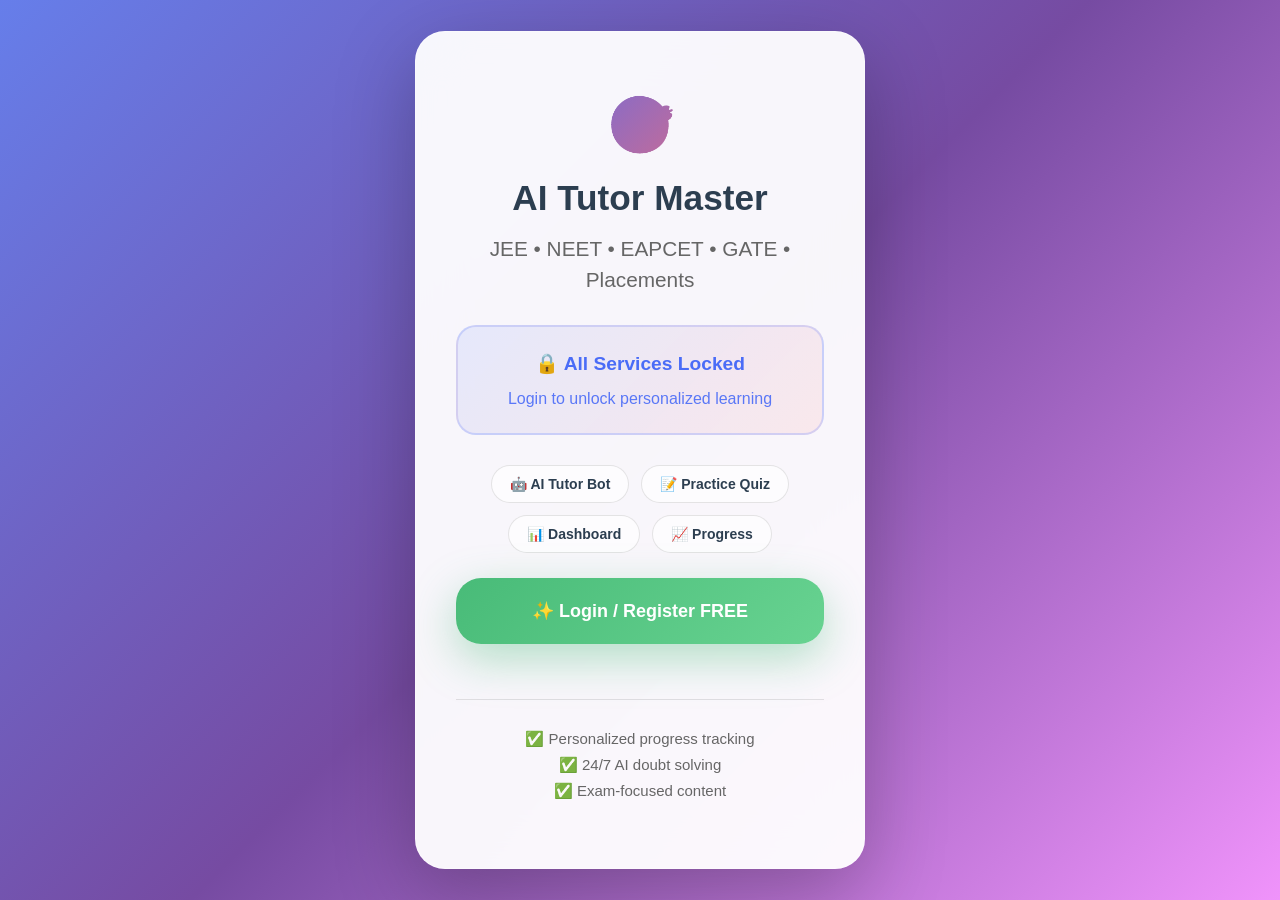
==== commit ca19bcd3: "Update index.html" ====
--- a/index.html
+++ b/index.html
@@ -1,122 +1,195 @@
 <!DOCTYPE html>
-<html>
+<html lang="en">
 <head>
-    <title>🎯 AI Tutor - Home</title>
+    <meta charset="UTF-8">
     <meta name="viewport" content="width=device-width, initial-scale=1.0">
+    <title>🎯 AI Tutor - Login Required</title>
     <style>
-        *{margin:0;padding:0;box-sizing:border-box;}
-        body{font-family:'Segoe UI',Arial,sans-serif;background:linear-gradient(135deg,#667eea 0%,#764ba2 50%,#f093fb 100%);min-height:100vh;color:#333;display:flex;align-items:center;justify-content:center;}
-        
-        /* FULL PAGE LOGIN SCREEN */
-        .login-container{max-width:500px;width:90%;padding:40px;text-align:center;}
-        .login-card{background:linear-gradient(145deg,rgba(255,255,255,0.98),rgba(255,255,255,0.9));backdrop-filter:blur(30px);padding:80px 60px;border-radius:40px;box-shadow:0 40px 140px rgba(0,0,0,0.4);border:1px solid rgba(255,255,255,0.3);}
-        
-        h1{font-size:3.8em;color:#2c3e50;margin-bottom:20px;text-shadow:0 4px 20px rgba(0,0,0,0.1);}
-        .tagline{font-size:1.6em;color:#666;margin-bottom:40px;line-height:1.5;}
-        .services-locked{font-size:1.3em;color:#999;margin:40px 0 30px;}
-        .services-list{display:flex;flex-wrap:wrap;justify-content:center;gap:15px;margin-bottom:40px;}
-        .service-tag{background:linear-gradient(135deg,rgba(74,108,247,0.1),rgba(90,103,216,0.1));color:#4a6cf7;padding:12px 20px;border-radius:25px;font-weight:600;border:2px solid rgba(74,108,247,0.2);}
-        
-        .login-btn{display:inline-block;padding:25px 60px;background:linear-gradient(135deg,#48bb78,#68d391);color:white;text-decoration:none;border-radius:35px;font-weight:900;font-size:20px;box-shadow:0 20px 60px rgba(72,187,120,0.5);transition:all 0.3s;margin:20px 10px;min-width:280px;}
-        .login-btn:hover{transform:translateY(-8px);box-shadow:0 30px 80px rgba(72,187,120,0.7);}
-        
-        /* HIDDEN SERVICES (ONLY AFTER LOGIN) */
-        #servicesSection{display:none;}
-        header, .container{display:none;}
-        
-        /* LOGGED IN VIEW */
-        .logged-in-welcome{font-size:2em;color:#48bb78;margin:30px 0;font-weight:800;text-align:center;}
-        .services-grid{display:grid;grid-template-columns:repeat(auto-fit,minmax(350px,1fr));gap:30px;}
-        .service-card{background:linear-gradient(145deg,rgba(255,255,255,0.95),rgba(255,255,255,0.85));backdrop-filter:blur(25px);padding:50px;border-radius:30px;box-shadow:0 25px 90px rgba(0,0,0,0.2);text-align:center;transition:all 0.4s;}
-        .service-card:hover{transform:translateY(-15px);box-shadow:0 40px 120px rgba(0,0,0,0.3);}
-        .service-btn{padding:22px 50px;background:linear-gradient(135deg,#4a6cf7,#5a67d8);color:white;text-decoration:none;border-radius:30px;font-weight:800;font-size:18px;box-shadow:0 18px 60px rgba(74,108,247,0.5);transition:all 0.3s;display:block;margin-top:25px;}
-        .service-btn:hover{transform:translateY(-6px);box-shadow:0 25px 70px rgba(74,108,247,0.7);}
-        .service-btn-premium{background:linear-gradient(135deg,#ff6b6b,#feca57);box-shadow:0 18px 60px rgba(255,107,107,0.5);}
+        * {
+            margin: 0;
+            padding: 0;
+            box-sizing: border-box;
+        }
+
+        body {
+            font-family: 'Segoe UI', Tahoma, Geneva, Verdana, sans-serif;
+            background: linear-gradient(135deg, #667eea 0%, #764ba2 50%, #f093fb 100%);
+            min-height: 100vh;
+            display: flex;
+            align-items: center;
+            justify-content: center;
+            padding: 20px;
+        }
+
+        .login-container {
+            background: rgba(255, 255, 255, 0.95);
+            backdrop-filter: blur(25px);
+            padding: 60px 40px;
+            border-radius: 30px;
+            box-shadow: 0 25px 80px rgba(0, 0, 0, 0.25);
+            border: 1px solid rgba(255, 255, 255, 0.3);
+            max-width: 450px;
+            width: 100%;
+            text-align: center;
+            animation: slideUp 0.8s ease-out;
+        }
+
+        @keyframes slideUp {
+            from {
+                opacity: 0;
+                transform: translateY(40px);
+            }
+            to {
+                opacity: 1;
+                transform: translateY(0);
+            }
+        }
+
+        .logo {
+            font-size: 3.5em;
+            margin-bottom: 20px;
+            background: linear-gradient(135deg, #4a6cf7, #ff6b6b);
+            -webkit-background-clip: text;
+            -webkit-text-fill-color: transparent;
+            background-clip: text;
+        }
+
+        h1 {
+            color: #2c3e50;
+            font-size: 2.2em;
+            margin-bottom: 15px;
+            font-weight: 800;
+        }
+
+        .tagline {
+            color: #666;
+            font-size: 1.3em;
+            margin-bottom: 30px;
+            line-height: 1.5;
+        }
+
+        .services-locked {
+            background: linear-gradient(135deg, rgba(74, 108, 247, 0.1), rgba(255, 107, 107, 0.1));
+            border: 2px solid rgba(74, 108, 247, 0.2);
+            border-radius: 20px;
+            padding: 25px;
+            margin: 30px 0;
+            color: #4a6cf7;
+        }
+
+        .service-tags {
+            display: flex;
+            flex-wrap: wrap;
+            gap: 12px;
+            justify-content: center;
+            margin-top: 20px;
+        }
+
+        .service-tag {
+            background: rgba(255, 255, 255, 0.7);
+            padding: 10px 18px;
+            border-radius: 25px;
+            font-size: 14px;
+            font-weight: 600;
+            color: #2c3e50;
+            border: 1px solid rgba(0, 0, 0, 0.1);
+        }
+
+        .login-btn {
+            display: inline-block;
+            width: 100%;
+            padding: 22px;
+            background: linear-gradient(135deg, #48bb78, #68d391);
+            color: white;
+            text-decoration: none;
+            border-radius: 25px;
+            font-size: 18px;
+            font-weight: 800;
+            box-shadow: 0 15px 45px rgba(72, 187, 120, 0.4);
+            transition: all 0.3s ease;
+            margin: 25px 0;
+            border: none;
+            cursor: pointer;
+        }
+
+        .login-btn:hover {
+            transform: translateY(-3px);
+            box-shadow: 0 20px 55px rgba(72, 187, 120, 0.6);
+        }
+
+        .features {
+            margin-top: 30px;
+            padding-top: 30px;
+            border-top: 1px solid rgba(0, 0, 0, 0.1);
+        }
+
+        .feature {
+            color: #666;
+            font-size: 15px;
+            margin-bottom: 8px;
+        }
+
+        /* HIDDEN SERVICES SECTION */
+        .services-section {
+            display: none !important;
+        }
     </style>
 </head>
 <body>
-    <!-- BEFORE LOGIN: ONLY LOGIN SCREEN -->
-    <div id="loginScreen" class="login-container">
-        <div class="login-card">
-            <h1>🎯 AI Tutor</h1>
-            <p class="tagline">Master JEE • NEET • EAPCET • GATE • Placements</p>
-            
-            <div class="services-locked">
-                🔒 <strong>All services locked</strong><br>
+    <!-- ONLY LOGIN SCREEN - NO SERVICES VISIBLE -->
+    <div class="login-container">
+        <div class="logo">🎯</div>
+        <h1>AI Tutor Master</h1>
+        <p class="tagline">
+            JEE • NEET • EAPCET • GATE • Placements
+        </p>
+
+        <div class="services-locked">
+            <div style="font-size: 1.2em; font-weight: 700; margin-bottom: 15px;">
+                🔒 All Services Locked
+            </div>
+            <div style="font-size: 1em; opacity: 0.9;">
                 Login to unlock personalized learning
             </div>
-            
-            <div class="services-list">
-                <span class="service-tag">🤖 AI Tutor Bot</span>
-                <span class="service-tag">📝 Practice Quiz</span>
-                <span class="service-tag">📊 Dashboard</span>
-                <span class="service-tag">📈 Progress Tracking</span>
-            </div>
-            
-            <a href="login.html" class="login-btn">✨ Login / Register FREE</a>
-            
-            <p style="color:#999;margin-top:30px;font-size:1.1em;">
-                Join thousands of students mastering competitive exams
-            </p>
+        </div>
+
+        <div class="service-tags">
+            <span class="service-tag">🤖 AI Tutor Bot</span>
+            <span class="service-tag">📝 Practice Quiz</span>
+            <span class="service-tag">📊 Dashboard</span>
+            <span class="service-tag">📈 Progress</span>
+        </div>
+
+        <a href="login.html" class="login-btn">
+            ✨ Login / Register FREE
+        </a>
+
+        <div class="features">
+            <div class="feature">✅ Personalized progress tracking</div>
+            <div class="feature">✅ 24/7 AI doubt solving</div>
+            <div class="feature">✅ Exam-focused content</div>
         </div>
     </div>
 
-    <!-- AFTER LOGIN: ALL SERVICES VISIBLE -->
-    <div id="servicesSection">
-        <header>
-            <h1 id="headerTitle">🎯 Ultimate AI Tutor</h1>
-            <p id="headerSubtitle">All services unlocked!</p>
-        </header>
-        
-        <div class="container">
-            <div class="logged-in-welcome" id="welcomeMsg">Welcome back!</div>
-            
-            <div class="services-grid">
-                <div class="service-card">
-                    <h2>🤖 AI Tutor Bot</h2>
-                    <p style="font-size:1.3em;color:#666;margin:25px 0;">24/7 doubt solving with code examples</p>
-                    <a href="tutor.html" class="service-btn">Start AI Chat →</a>
-                </div>
-                
-                <div class="service-card">
-                    <h2>📝 Practice Quiz</h2>
-                    <p style="font-size:1.3em;color:#666;margin:25px 0;">Personalized quizzes with progress tracking</p>
-                    <a href="quiz.html" class="service-btn service-btn-premium">Take Quiz →</a>
-                </div>
-                
-                <div class="service-card">
-                    <h2>📊 Dashboard</h2>
-                    <p style="font-size:1.3em;color:#666;margin:25px 0;">Your stats, scores, and learning journey</p>
-                    <a href="dashboard.html" class="service-btn">View Dashboard →</a>
-                </div>
-            </div>
-        </div>
+    <!-- HIDDEN SERVICES (ONLY AFTER LOGIN) -->
+    <div id="servicesSection" class="services-section">
+        <!-- This stays hidden forever for guests -->
     </div>
 
     <script>
-        function checkLoginStatus() {
+        // Check login status
+        function checkLogin() {
             const isLoggedIn = localStorage.getItem('isLoggedIn') === 'true';
-            const username = localStorage.getItem('username') || 'Student';
             
-            if(isLoggedIn) {
-                // SHOW SERVICES - HIDE LOGIN
-                document.getElementById('loginScreen').style.display = 'none';
-                document.getElementById('servicesSection').style.display = 'block';
-                
-                // PERSONALIZE
-                document.getElementById('welcomeMsg').textContent = `Welcome back, ${username}! ✨`;
-                document.getElementById('headerTitle').innerHTML = `🎯 Hi ${username}!`;
-                document.getElementById('headerSubtitle').textContent = 'All services unlocked! 🚀';
-                
-            } else {
-                // SHOW ONLY LOGIN SCREEN
-                document.getElementById('loginScreen').style.display = 'flex';
-                document.getElementById('servicesSection').style.display = 'none';
+            if (isLoggedIn) {
+                // Show services (you can add redirect)
+                window.location.href = 'dashboard.html';
             }
+            // Else keep login screen only
         }
-        
-        // CHECK ON LOAD
-        window.onload = checkLoginStatus;
+
+        // Run on load
+        window.addEventListener('load', checkLogin);
     </script>
 </body>
 </html>
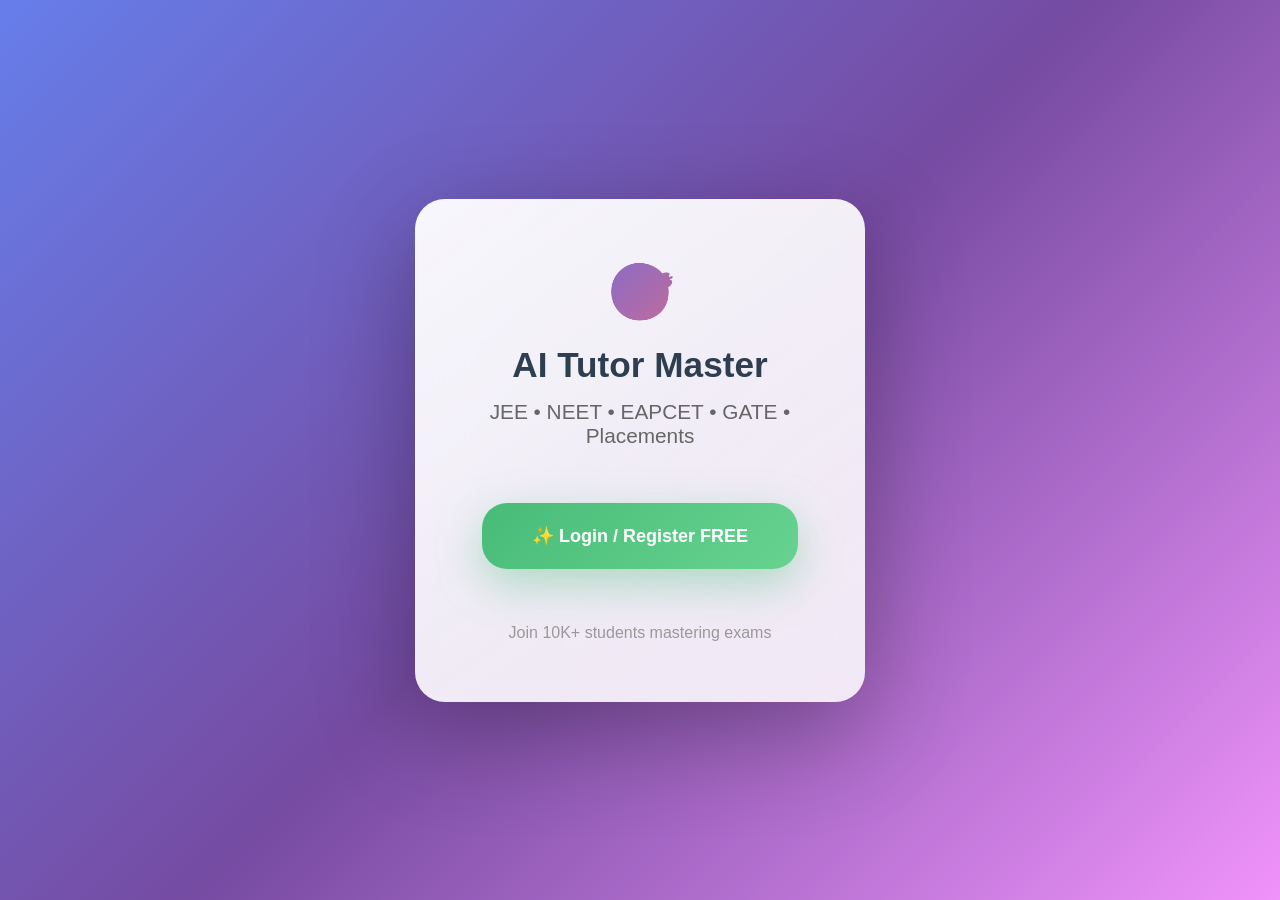
==== commit d6a44378: "Update index.html" ====
--- a/index.html
+++ b/index.html
@@ -1,195 +1,95 @@
 <!DOCTYPE html>
-<html lang="en">
+<html>
 <head>
-    <meta charset="UTF-8">
+    <title>🎯 AI Tutor</title>
     <meta name="viewport" content="width=device-width, initial-scale=1.0">
-    <title>🎯 AI Tutor - Login Required</title>
     <style>
-        * {
-            margin: 0;
-            padding: 0;
-            box-sizing: border-box;
-        }
-
-        body {
-            font-family: 'Segoe UI', Tahoma, Geneva, Verdana, sans-serif;
-            background: linear-gradient(135deg, #667eea 0%, #764ba2 50%, #f093fb 100%);
-            min-height: 100vh;
-            display: flex;
-            align-items: center;
-            justify-content: center;
-            padding: 20px;
-        }
-
-        .login-container {
-            background: rgba(255, 255, 255, 0.95);
-            backdrop-filter: blur(25px);
-            padding: 60px 40px;
-            border-radius: 30px;
-            box-shadow: 0 25px 80px rgba(0, 0, 0, 0.25);
-            border: 1px solid rgba(255, 255, 255, 0.3);
-            max-width: 450px;
-            width: 100%;
-            text-align: center;
-            animation: slideUp 0.8s ease-out;
-        }
-
-        @keyframes slideUp {
-            from {
-                opacity: 0;
-                transform: translateY(40px);
-            }
-            to {
-                opacity: 1;
-                transform: translateY(0);
-            }
-        }
-
-        .logo {
-            font-size: 3.5em;
-            margin-bottom: 20px;
-            background: linear-gradient(135deg, #4a6cf7, #ff6b6b);
-            -webkit-background-clip: text;
-            -webkit-text-fill-color: transparent;
-            background-clip: text;
-        }
-
-        h1 {
-            color: #2c3e50;
-            font-size: 2.2em;
-            margin-bottom: 15px;
-            font-weight: 800;
-        }
-
-        .tagline {
-            color: #666;
-            font-size: 1.3em;
-            margin-bottom: 30px;
-            line-height: 1.5;
-        }
-
-        .services-locked {
-            background: linear-gradient(135deg, rgba(74, 108, 247, 0.1), rgba(255, 107, 107, 0.1));
-            border: 2px solid rgba(74, 108, 247, 0.2);
-            border-radius: 20px;
-            padding: 25px;
-            margin: 30px 0;
-            color: #4a6cf7;
-        }
-
-        .service-tags {
-            display: flex;
-            flex-wrap: wrap;
-            gap: 12px;
-            justify-content: center;
-            margin-top: 20px;
-        }
-
-        .service-tag {
-            background: rgba(255, 255, 255, 0.7);
-            padding: 10px 18px;
-            border-radius: 25px;
-            font-size: 14px;
-            font-weight: 600;
-            color: #2c3e50;
-            border: 1px solid rgba(0, 0, 0, 0.1);
-        }
-
-        .login-btn {
-            display: inline-block;
-            width: 100%;
-            padding: 22px;
-            background: linear-gradient(135deg, #48bb78, #68d391);
-            color: white;
-            text-decoration: none;
-            border-radius: 25px;
-            font-size: 18px;
-            font-weight: 800;
-            box-shadow: 0 15px 45px rgba(72, 187, 120, 0.4);
-            transition: all 0.3s ease;
-            margin: 25px 0;
-            border: none;
-            cursor: pointer;
-        }
-
-        .login-btn:hover {
-            transform: translateY(-3px);
-            box-shadow: 0 20px 55px rgba(72, 187, 120, 0.6);
-        }
-
-        .features {
-            margin-top: 30px;
-            padding-top: 30px;
-            border-top: 1px solid rgba(0, 0, 0, 0.1);
-        }
-
-        .feature {
-            color: #666;
-            font-size: 15px;
-            margin-bottom: 8px;
-        }
-
-        /* HIDDEN SERVICES SECTION */
-        .services-section {
-            display: none !important;
-        }
+        *{margin:0;padding:0;box-sizing:border-box;}
+        body{font-family:'Segoe UI',Arial,sans-serif;background:linear-gradient(135deg,#667eea 0%,#764ba2 50%,#f093fb 100%);min-height:100vh;}
+        
+        /* BEFORE LOGIN - FULL SCREEN */
+        .login-screen{display:flex;align-items:center;justify-content:center;min-height:100vh;padding:20px;}
+        .login-card{background:linear-gradient(145deg,rgba(255,255,255,0.95),rgba(255,255,255,0.85));backdrop-filter:blur(25px);padding:60px 40px;border-radius:30px;box-shadow:0 30px 100px rgba(0,0,0,0.3);max-width:450px;width:100%;text-align:center;}
+        .logo{font-size:3.5em;margin-bottom:20px;background:linear-gradient(135deg,#4a6cf7,#ff6b6b);-webkit-background-clip:text;-webkit-text-fill-color:transparent;}
+        h1{font-size:2.2em;color:#2c3e50;margin-bottom:15px;}
+        .tagline{font-size:1.3em;color:#666;margin-bottom:30px;}
+        .login-btn{display:inline-block;padding:22px 50px;background:linear-gradient(135deg,#48bb78,#68d391);color:white;text-decoration:none;border-radius:25px;font-size:18px;font-weight:800;box-shadow:0 15px 45px rgba(72,187,120,0.4);transition:all 0.3s;margin:25px 0;}
+        .login-btn:hover{transform:translateY(-3px);box-shadow:0 20px 55px rgba(72,187,120,0.6);}
+        
+        /* AFTER LOGIN - SERVICES */
+        .services-screen{display:none;}
+        header{background:linear-gradient(135deg,#4a6cf7,#5a67d8);color:white;padding:25px;text-align:center;box-shadow:0 25px 70px rgba(74,108,247,0.4);}
+        .container{max-width:1200px;margin:30px auto;padding:20px;}
+        .hero{background:linear-gradient(145deg,rgba(255,255,255,0.95),rgba(255,255,255,0.85));backdrop-filter:blur(25px);padding:50px;border-radius:30px;box-shadow:0 30px 100px rgba(0,0,0,0.2);text-align:center;margin-bottom:40px;}
+        .welcome{font-size:2em;color:#48bb78;margin-bottom:20px;}
+        .services-grid{display:grid;grid-template-columns:repeat(auto-fit,minmax(320px,1fr));gap:30px;}
+        .service-card{background:linear-gradient(145deg,rgba(255,255,255,0.9),rgba(255,255,255,0.8));backdrop-filter:blur(20px);padding:40px;border-radius:25px;box-shadow:0 20px 60px rgba(0,0,0,0.15);text-align:center;transition:all 0.3s;}
+        .service-card:hover{transform:translateY(-10px);}
+        .service-btn{display:inline-block;padding:18px 40px;background:linear-gradient(135deg,#4a6cf7,#5a67d8);color:white;text-decoration:none;border-radius:25px;font-weight:800;font-size:16px;box-shadow:0 12px 40px rgba(74,108,247,0.4);transition:all 0.3s;margin-top:20px;}
+        .service-btn:hover{transform:translateY(-5px);box-shadow:0 18px 50px rgba(74,108,247,0.6);}
+        .service-btn-premium{background:linear-gradient(135deg,#ff6b6b,#feca57);}
     </style>
 </head>
 <body>
-    <!-- ONLY LOGIN SCREEN - NO SERVICES VISIBLE -->
-    <div class="login-container">
-        <div class="logo">🎯</div>
-        <h1>AI Tutor Master</h1>
-        <p class="tagline">
-            JEE • NEET • EAPCET • GATE • Placements
-        </p>
-
-        <div class="services-locked">
-            <div style="font-size: 1.2em; font-weight: 700; margin-bottom: 15px;">
-                🔒 All Services Locked
-            </div>
-            <div style="font-size: 1em; opacity: 0.9;">
-                Login to unlock personalized learning
-            </div>
-        </div>
-
-        <div class="service-tags">
-            <span class="service-tag">🤖 AI Tutor Bot</span>
-            <span class="service-tag">📝 Practice Quiz</span>
-            <span class="service-tag">📊 Dashboard</span>
-            <span class="service-tag">📈 Progress</span>
-        </div>
-
-        <a href="login.html" class="login-btn">
-            ✨ Login / Register FREE
-        </a>
-
-        <div class="features">
-            <div class="feature">✅ Personalized progress tracking</div>
-            <div class="feature">✅ 24/7 AI doubt solving</div>
-            <div class="feature">✅ Exam-focused content</div>
+    <!-- BEFORE LOGIN -->
+    <div id="loginScreen" class="login-screen">
+        <div class="login-card">
+            <div class="logo">🎯</div>
+            <h1>AI Tutor Master</h1>
+            <p class="tagline">JEE • NEET • EAPCET • GATE • Placements</p>
+            <a href="login.html" class="login-btn">✨ Login / Register FREE</a>
+            <p style="color:#999;margin-top:30px;">Join 10K+ students mastering exams</p>
         </div>
     </div>
 
-    <!-- HIDDEN SERVICES (ONLY AFTER LOGIN) -->
-    <div id="servicesSection" class="services-section">
-        <!-- This stays hidden forever for guests -->
+    <!-- AFTER LOGIN -->
+    <div id="servicesScreen" class="services-screen">
+        <header>
+            <h1 id="headerTitle">🎯 Welcome Back!</h1>
+        </header>
+        <div class="container">
+            <div class="hero">
+                <h2 id="welcomeMsg" class="welcome">Welcome back!</h2>
+                <p style="font-size:1.4em;color:#666;">All services unlocked 🚀</p>
+            </div>
+            
+            <div class="services-grid">
+                <div class="service-card">
+                    <h3 style="font-size:2em;margin-bottom:20px;">🤖 AI Tutor</h3>
+                    <p>24/7 doubt solving</p>
+                    <a href="tutor.html" class="service-btn">Start Chat</a>
+                </div>
+                <div class="service-card">
+                    <h3 style="font-size:2em;margin-bottom:20px;">📝 Practice Quiz</h3>
+                    <p>Personalized quizzes</p>
+                    <a href="quiz.html" class="service-btn service-btn-premium">Take Quiz</a>
+                </div>
+                <div class="service-card">
+                    <h3 style="font-size:2em;margin-bottom:20px;">📊 Dashboard</h3>
+                    <p>Your progress & stats</p>
+                    <a href="dashboard.html" class="service-btn">View Stats</a>
+                </div>
+            </div>
+        </div>
     </div>
 
     <script>
-        // Check login status
         function checkLogin() {
             const isLoggedIn = localStorage.getItem('isLoggedIn') === 'true';
+            const username = localStorage.getItem('username') || 'Student';
             
-            if (isLoggedIn) {
-                // Show services (you can add redirect)
-                window.location.href = 'dashboard.html';
+            if(isLoggedIn) {
+                document.getElementById('loginScreen').style.display = 'none';
+                document.getElementById('servicesScreen').style.display = 'block';
+                document.getElementById('welcomeMsg').textContent = `Welcome back, ${username}! ✨`;
+                document.getElementById('headerTitle').textContent = `🎯 Hi ${username}!`;
+            } else {
+                document.getElementById('loginScreen').style.display = 'flex';
+                document.getElementById('servicesScreen').style.display = 'none';
             }
-            // Else keep login screen only
         }
-
-        // Run on load
-        window.addEventListener('load', checkLogin);
+        
+        window.onload = checkLogin;
     </script>
 </body>
 </html>
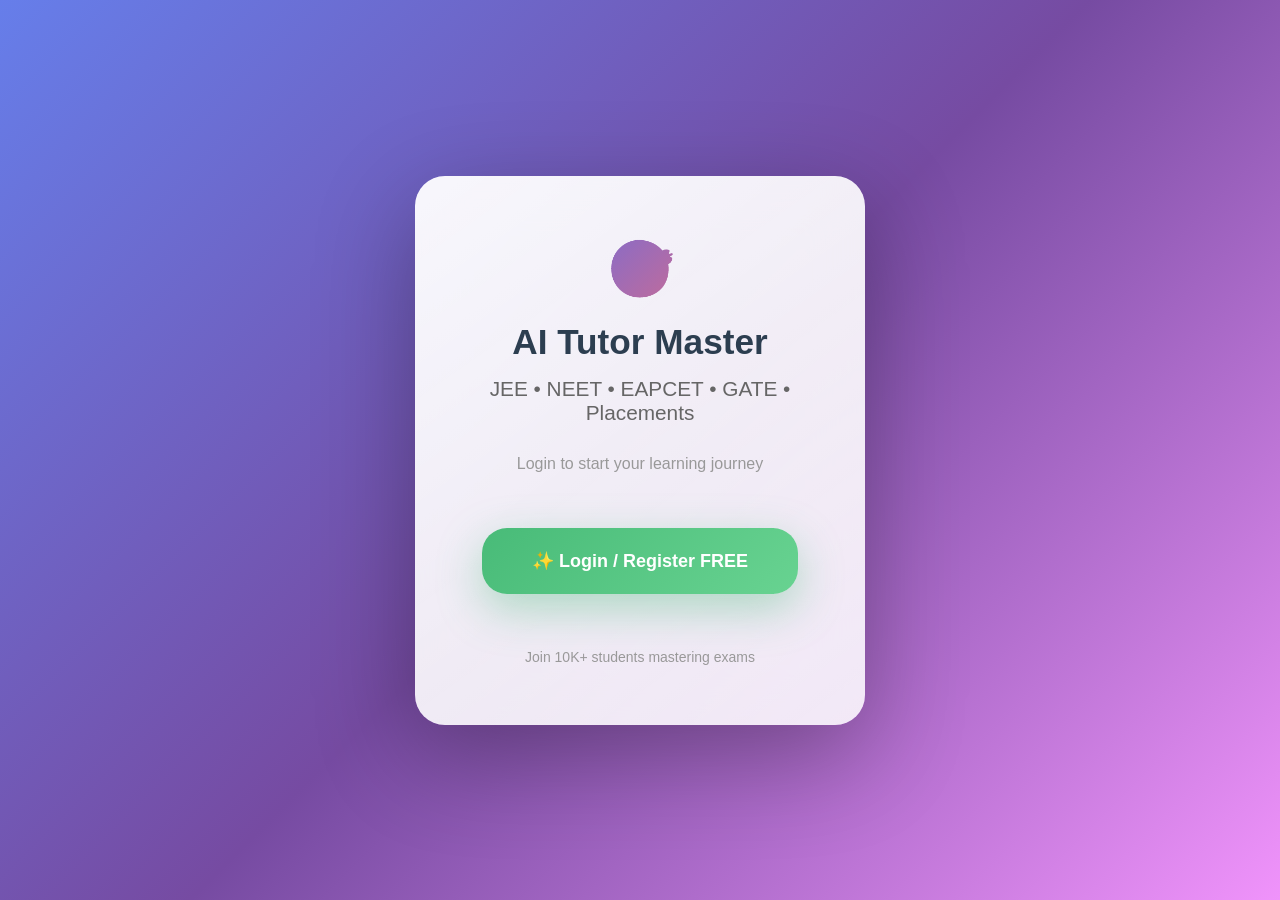
==== commit 96803e0e: "Update index.html" ====
--- a/index.html
+++ b/index.html
@@ -5,91 +5,43 @@
     <meta name="viewport" content="width=device-width, initial-scale=1.0">
     <style>
         *{margin:0;padding:0;box-sizing:border-box;}
-        body{font-family:'Segoe UI',Arial,sans-serif;background:linear-gradient(135deg,#667eea 0%,#764ba2 50%,#f093fb 100%);min-height:100vh;}
+        body{font-family:'Segoe UI',Arial,sans-serif;background:linear-gradient(135deg,#667eea 0%,#764ba2 50%,#f093fb 100%);min-height:100vh;display:flex;align-items:center;justify-content:center;padding:20px;}
         
-        /* BEFORE LOGIN - FULL SCREEN */
-        .login-screen{display:flex;align-items:center;justify-content:center;min-height:100vh;padding:20px;}
-        .login-card{background:linear-gradient(145deg,rgba(255,255,255,0.95),rgba(255,255,255,0.85));backdrop-filter:blur(25px);padding:60px 40px;border-radius:30px;box-shadow:0 30px 100px rgba(0,0,0,0.3);max-width:450px;width:100%;text-align:center;}
+        .login-container{
+            background:linear-gradient(145deg,rgba(255,255,255,0.95),rgba(255,255,255,0.85));
+            backdrop-filter:blur(25px);
+            padding:60px 40px;
+            border-radius:30px;
+            box-shadow:0 30px 100px rgba(0,0,0,0.3);
+            max-width:450px;
+            width:100%;
+            text-align:center;
+        }
+        
         .logo{font-size:3.5em;margin-bottom:20px;background:linear-gradient(135deg,#4a6cf7,#ff6b6b);-webkit-background-clip:text;-webkit-text-fill-color:transparent;}
         h1{font-size:2.2em;color:#2c3e50;margin-bottom:15px;}
         .tagline{font-size:1.3em;color:#666;margin-bottom:30px;}
         .login-btn{display:inline-block;padding:22px 50px;background:linear-gradient(135deg,#48bb78,#68d391);color:white;text-decoration:none;border-radius:25px;font-size:18px;font-weight:800;box-shadow:0 15px 45px rgba(72,187,120,0.4);transition:all 0.3s;margin:25px 0;}
         .login-btn:hover{transform:translateY(-3px);box-shadow:0 20px 55px rgba(72,187,120,0.6);}
         
-        /* AFTER LOGIN - SERVICES */
-        .services-screen{display:none;}
-        header{background:linear-gradient(135deg,#4a6cf7,#5a67d8);color:white;padding:25px;text-align:center;box-shadow:0 25px 70px rgba(74,108,247,0.4);}
-        .container{max-width:1200px;margin:30px auto;padding:20px;}
-        .hero{background:linear-gradient(145deg,rgba(255,255,255,0.95),rgba(255,255,255,0.85));backdrop-filter:blur(25px);padding:50px;border-radius:30px;box-shadow:0 30px 100px rgba(0,0,0,0.2);text-align:center;margin-bottom:40px;}
-        .welcome{font-size:2em;color:#48bb78;margin-bottom:20px;}
-        .services-grid{display:grid;grid-template-columns:repeat(auto-fit,minmax(320px,1fr));gap:30px;}
-        .service-card{background:linear-gradient(145deg,rgba(255,255,255,0.9),rgba(255,255,255,0.8));backdrop-filter:blur(20px);padding:40px;border-radius:25px;box-shadow:0 20px 60px rgba(0,0,0,0.15);text-align:center;transition:all 0.3s;}
-        .service-card:hover{transform:translateY(-10px);}
-        .service-btn{display:inline-block;padding:18px 40px;background:linear-gradient(135deg,#4a6cf7,#5a67d8);color:white;text-decoration:none;border-radius:25px;font-weight:800;font-size:16px;box-shadow:0 12px 40px rgba(74,108,247,0.4);transition:all 0.3s;margin-top:20px;}
-        .service-btn:hover{transform:translateY(-5px);box-shadow:0 18px 50px rgba(74,108,247,0.6);}
-        .service-btn-premium{background:linear-gradient(135deg,#ff6b6b,#feca57);}
+        /* HIDDEN - NEVER SHOWS */
+        .services-screen{display:none !important;}
     </style>
 </head>
 <body>
-    <!-- BEFORE LOGIN -->
-    <div id="loginScreen" class="login-screen">
-        <div class="login-card">
-            <div class="logo">🎯</div>
-            <h1>AI Tutor Master</h1>
-            <p class="tagline">JEE • NEET • EAPCET • GATE • Placements</p>
-            <a href="login.html" class="login-btn">✨ Login / Register FREE</a>
-            <p style="color:#999;margin-top:30px;">Join 10K+ students mastering exams</p>
-        </div>
+    <!-- ONLY LOGIN SCREEN - FOREVER -->
+    <div class="login-container">
+        <div class="logo">🎯</div>
+        <h1>AI Tutor Master</h1>
+        <p class="tagline">JEE • NEET • EAPCET • GATE • Placements</p>
+        <p style="color:#999;margin-bottom:30px;">Login to start your learning journey</p>
+        <a href="login.html" class="login-btn">✨ Login / Register FREE</a>
+        <p style="color:#999;margin-top:30px;font-size:14px;">Join 10K+ students mastering exams</p>
     </div>
 
-    <!-- AFTER LOGIN -->
-    <div id="servicesScreen" class="services-screen">
-        <header>
-            <h1 id="headerTitle">🎯 Welcome Back!</h1>
-        </header>
-        <div class="container">
-            <div class="hero">
-                <h2 id="welcomeMsg" class="welcome">Welcome back!</h2>
-                <p style="font-size:1.4em;color:#666;">All services unlocked 🚀</p>
-            </div>
-            
-            <div class="services-grid">
-                <div class="service-card">
-                    <h3 style="font-size:2em;margin-bottom:20px;">🤖 AI Tutor</h3>
-                    <p>24/7 doubt solving</p>
-                    <a href="tutor.html" class="service-btn">Start Chat</a>
-                </div>
-                <div class="service-card">
-                    <h3 style="font-size:2em;margin-bottom:20px;">📝 Practice Quiz</h3>
-                    <p>Personalized quizzes</p>
-                    <a href="quiz.html" class="service-btn service-btn-premium">Take Quiz</a>
-                </div>
-                <div class="service-card">
-                    <h3 style="font-size:2em;margin-bottom:20px;">📊 Dashboard</h3>
-                    <p>Your progress & stats</p>
-                    <a href="dashboard.html" class="service-btn">View Stats</a>
-                </div>
-            </div>
-        </div>
+    <!-- NEVER SHOWS - HIDDEN FOREVER -->
+    <div id="servicesScreen" class="services-screen" style="display:none;">
+        <!-- Empty - no services visible -->
     </div>
-
-    <script>
-        function checkLogin() {
-            const isLoggedIn = localStorage.getItem('isLoggedIn') === 'true';
-            const username = localStorage.getItem('username') || 'Student';
-            
-            if(isLoggedIn) {
-                document.getElementById('loginScreen').style.display = 'none';
-                document.getElementById('servicesScreen').style.display = 'block';
-                document.getElementById('welcomeMsg').textContent = `Welcome back, ${username}! ✨`;
-                document.getElementById('headerTitle').textContent = `🎯 Hi ${username}!`;
-            } else {
-                document.getElementById('loginScreen').style.display = 'flex';
-                document.getElementById('servicesScreen').style.display = 'none';
-            }
-        }
-        
-        window.onload = checkLogin;
-    </script>
 </body>
 </html>
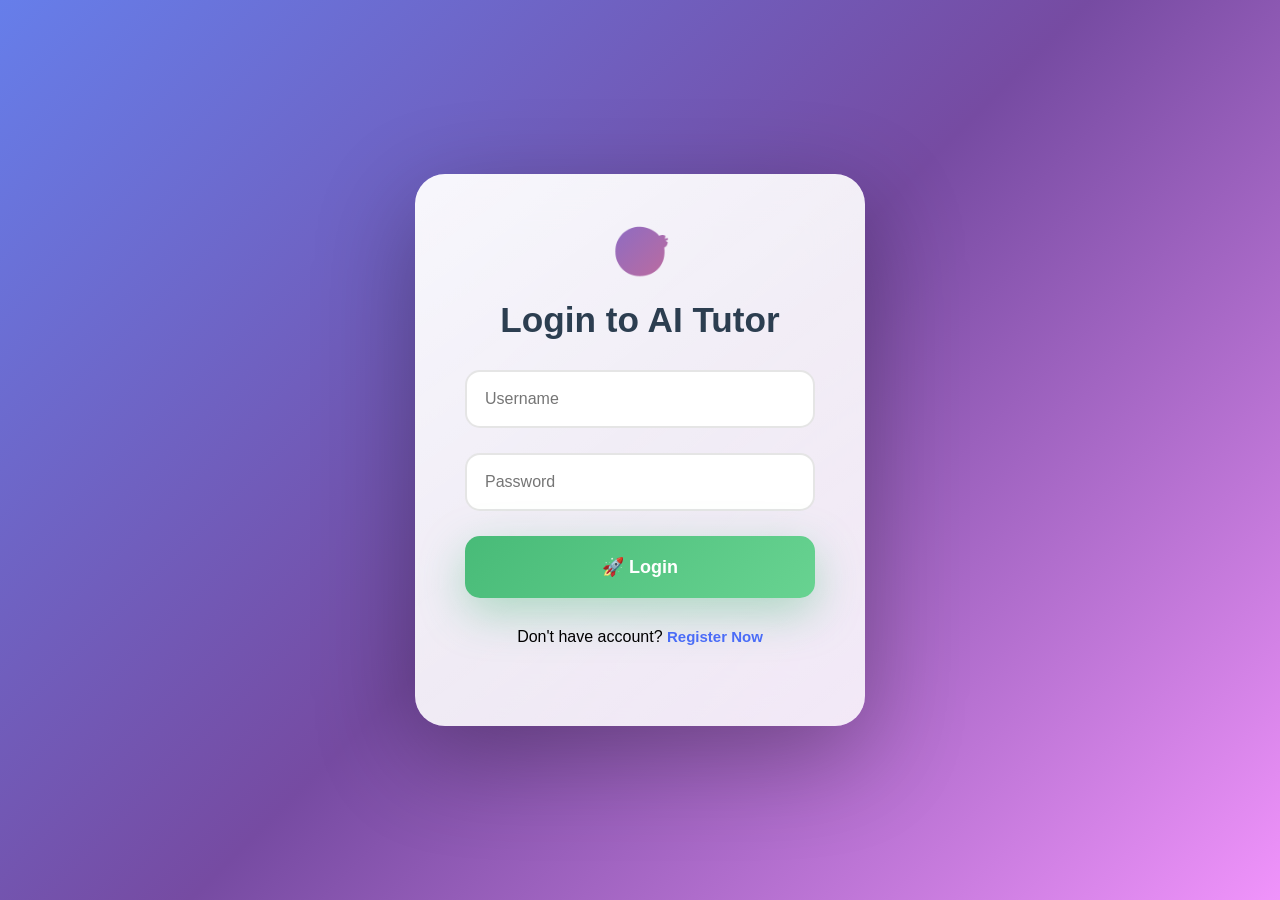
==== commit 030ea2ab: "Update index.html" ====
--- a/index.html
+++ b/index.html
@@ -1,47 +1,140 @@
 <!DOCTYPE html>
 <html>
 <head>
-    <title>🎯 AI Tutor</title>
+    <title>✨ Login / Register - AI Tutor</title>
     <meta name="viewport" content="width=device-width, initial-scale=1.0">
     <style>
         *{margin:0;padding:0;box-sizing:border-box;}
         body{font-family:'Segoe UI',Arial,sans-serif;background:linear-gradient(135deg,#667eea 0%,#764ba2 50%,#f093fb 100%);min-height:100vh;display:flex;align-items:center;justify-content:center;padding:20px;}
-        
-        .login-container{
-            background:linear-gradient(145deg,rgba(255,255,255,0.95),rgba(255,255,255,0.85));
-            backdrop-filter:blur(25px);
-            padding:60px 40px;
-            border-radius:30px;
-            box-shadow:0 30px 100px rgba(0,0,0,0.3);
-            max-width:450px;
-            width:100%;
-            text-align:center;
-        }
-        
-        .logo{font-size:3.5em;margin-bottom:20px;background:linear-gradient(135deg,#4a6cf7,#ff6b6b);-webkit-background-clip:text;-webkit-text-fill-color:transparent;}
-        h1{font-size:2.2em;color:#2c3e50;margin-bottom:15px;}
-        .tagline{font-size:1.3em;color:#666;margin-bottom:30px;}
-        .login-btn{display:inline-block;padding:22px 50px;background:linear-gradient(135deg,#48bb78,#68d391);color:white;text-decoration:none;border-radius:25px;font-size:18px;font-weight:800;box-shadow:0 15px 45px rgba(72,187,120,0.4);transition:all 0.3s;margin:25px 0;}
-        .login-btn:hover{transform:translateY(-3px);box-shadow:0 20px 55px rgba(72,187,120,0.6);}
-        
-        /* HIDDEN - NEVER SHOWS */
-        .services-screen{display:none !important;}
+        .login-container{background:linear-gradient(145deg,rgba(255,255,255,0.95),rgba(255,255,255,0.85));backdrop-filter:blur(25px);padding:50px;border-radius:30px;box-shadow:0 30px 100px rgba(0,0,0,0.3);max-width:450px;width:100%;text-align:center;}
+        .logo{font-size:3em;margin-bottom:20px;background:linear-gradient(135deg,#4a6cf7,#ff6b6b);-webkit-background-clip:text;-webkit-text-fill-color:transparent;}
+        h2{font-size:2.2em;color:#2c3e50;margin-bottom:30px;}
+        .form-group{margin-bottom:25px;}
+        input{width:100%;padding:18px;border:2px solid rgba(0,0,0,0.1);border-radius:15px;font-size:16px;transition:all 0.3s;}
+        input:focus{outline:none;border-color:#4a6cf7;box-shadow:0 0 0 3px rgba(74,108,247,0.1);}
+        .submit-btn{width:100%;padding:20px;background:linear-gradient(135deg,#48bb78,#68d391);color:white;border:none;border-radius:15px;font-size:18px;font-weight:800;cursor:pointer;box-shadow:0 15px 45px rgba(72,187,120,0.4);transition:all 0.3s;}
+        .submit-btn:hover{transform:translateY(-3px);box-shadow:0 20px 55px rgba(72,187,120,0.6);}
+        .toggle-link{color:#4a6cf7;font-weight:600;cursor:pointer;text-decoration:none;font-size:15px;}
+        .error{color:#e74c3c;font-size:14px;margin-top:10px;display:none;}
+        .success{color:#27ae60;font-size:16px;margin:20px 0;display:none;}
+        .loading{display:none;text-align:center;padding:20px;}
     </style>
 </head>
 <body>
-    <!-- ONLY LOGIN SCREEN - FOREVER -->
     <div class="login-container">
         <div class="logo">🎯</div>
-        <h1>AI Tutor Master</h1>
-        <p class="tagline">JEE • NEET • EAPCET • GATE • Placements</p>
-        <p style="color:#999;margin-bottom:30px;">Login to start your learning journey</p>
-        <a href="login.html" class="login-btn">✨ Login / Register FREE</a>
-        <p style="color:#999;margin-top:30px;font-size:14px;">Join 10K+ students mastering exams</p>
+        <h2 id="formTitle">Login to AI Tutor</h2>
+        
+        <form id="authForm">
+            <div class="form-group">
+                <input type="text" id="username" placeholder="Username" required>
+            </div>
+            <div class="form-group">
+                <input type="password" id="password" placeholder="Password" required>
+            </div>
+            <div id="errorMsg" class="error">Invalid credentials!</div>
+            <button type="submit" class="submit-btn" id="submitBtn">🚀 Login</button>
+        </form>
+        
+        <div style="margin:30px 0;">
+            <span>Don't have account? </span>
+            <a href="#" class="toggle-link" onclick="toggleForm()">Register Now</a>
+        </div>
+        
+        <div id="successMsg" class="success"></div>
+        <div id="loading" class="loading">✅ Redirecting...</div>
     </div>
 
-    <!-- NEVER SHOWS - HIDDEN FOREVER -->
-    <div id="servicesScreen" class="services-screen" style="display:none;">
-        <!-- Empty - no services visible -->
-    </div>
+    <script>
+        let isLoginMode = true;
+
+        function toggleForm() {
+            isLoginMode = !isLoginMode;
+            const formTitle = document.getElementById('formTitle');
+            const submitBtn = document.getElementById('submitBtn');
+            const form = document.getElementById('authForm');
+            
+            if(isLoginMode) {
+                formTitle.textContent = 'Login to AI Tutor';
+                submitBtn.textContent = '🚀 Login';
+                form.innerHTML = `
+                    <div class="form-group">
+                        <input type="text" id="username" placeholder="Username" required>
+                    </div>
+                    <div class="form-group">
+                        <input type="password" id="password" placeholder="Password" required>
+                    </div>
+                    <div id="errorMsg" class="error">Invalid credentials!</div>
+                    <button type="submit" class="submit-btn" id="submitBtn">🚀 Login</button>
+                `;
+            } else {
+                formTitle.textContent = 'Create New Account';
+                submitBtn.textContent = '✅ Register';
+                form.innerHTML = `
+                    <div class="form-group">
+                        <input type="text" id="username" placeholder="Username" required>
+                    </div>
+                    <div class="form-group">
+                        <input type="email" id="email" placeholder="Email (optional)" >
+                    </div>
+                    <div class="form-group">
+                        <input type="password" id="password" placeholder="Password (min 6 chars)" required>
+                    </div>
+                    <div id="errorMsg" class="error">Please fill all required fields!</div>
+                    <button type="submit" class="submit-btn" id="submitBtn">✅ Register</button>
+                `;
+            }
+            
+            // Re-attach event listener
+            document.getElementById('authForm').addEventListener('submit', handleSubmit);
+        }
+
+        function handleSubmit(e) {
+            e.preventDefault();
+            
+            const username = document.getElementById('username').value.trim();
+            const password = document.getElementById('password').value;
+            const errorMsg = document.getElementById('errorMsg');
+            const successMsg = document.getElementById('successMsg');
+            const loading = document.getElementById('loading');
+            const submitBtn = document.getElementById('submitBtn');
+            
+            errorMsg.style.display = 'none';
+            successMsg.style.display = 'none';
+            
+            // Simple validation
+            if(!username || !password) {
+                errorMsg.textContent = 'Please fill username and password!';
+                errorMsg.style.display = 'block';
+                return;
+            }
+            
+            if(password.length < 6 && !isLoginMode) {
+                errorMsg.textContent = 'Password must be at least 6 characters!';
+                errorMsg.style.display = 'block';
+                return;
+            }
+            
+            // SUCCESS - Save login and redirect
+            localStorage.setItem('isLoggedIn', 'true');
+            localStorage.setItem('username', username);
+            
+            // Show success + redirect
+            successMsg.textContent = `✅ Welcome ${username}! Redirecting to dashboard...`;
+            successMsg.style.display = 'block';
+            loading.style.display = 'block';
+            submitBtn.style.display = 'none';
+            
+            // Redirect after 1.5 seconds
+            setTimeout(() => {
+                window.location.href = 'dashboard.html';
+            }, 1500);
+        }
+
+        // Attach initial event listener
+        document.addEventListener('DOMContentLoaded', function() {
+            document.getElementById('authForm').addEventListener('submit', handleSubmit);
+        });
+    </script>
 </body>
 </html>
